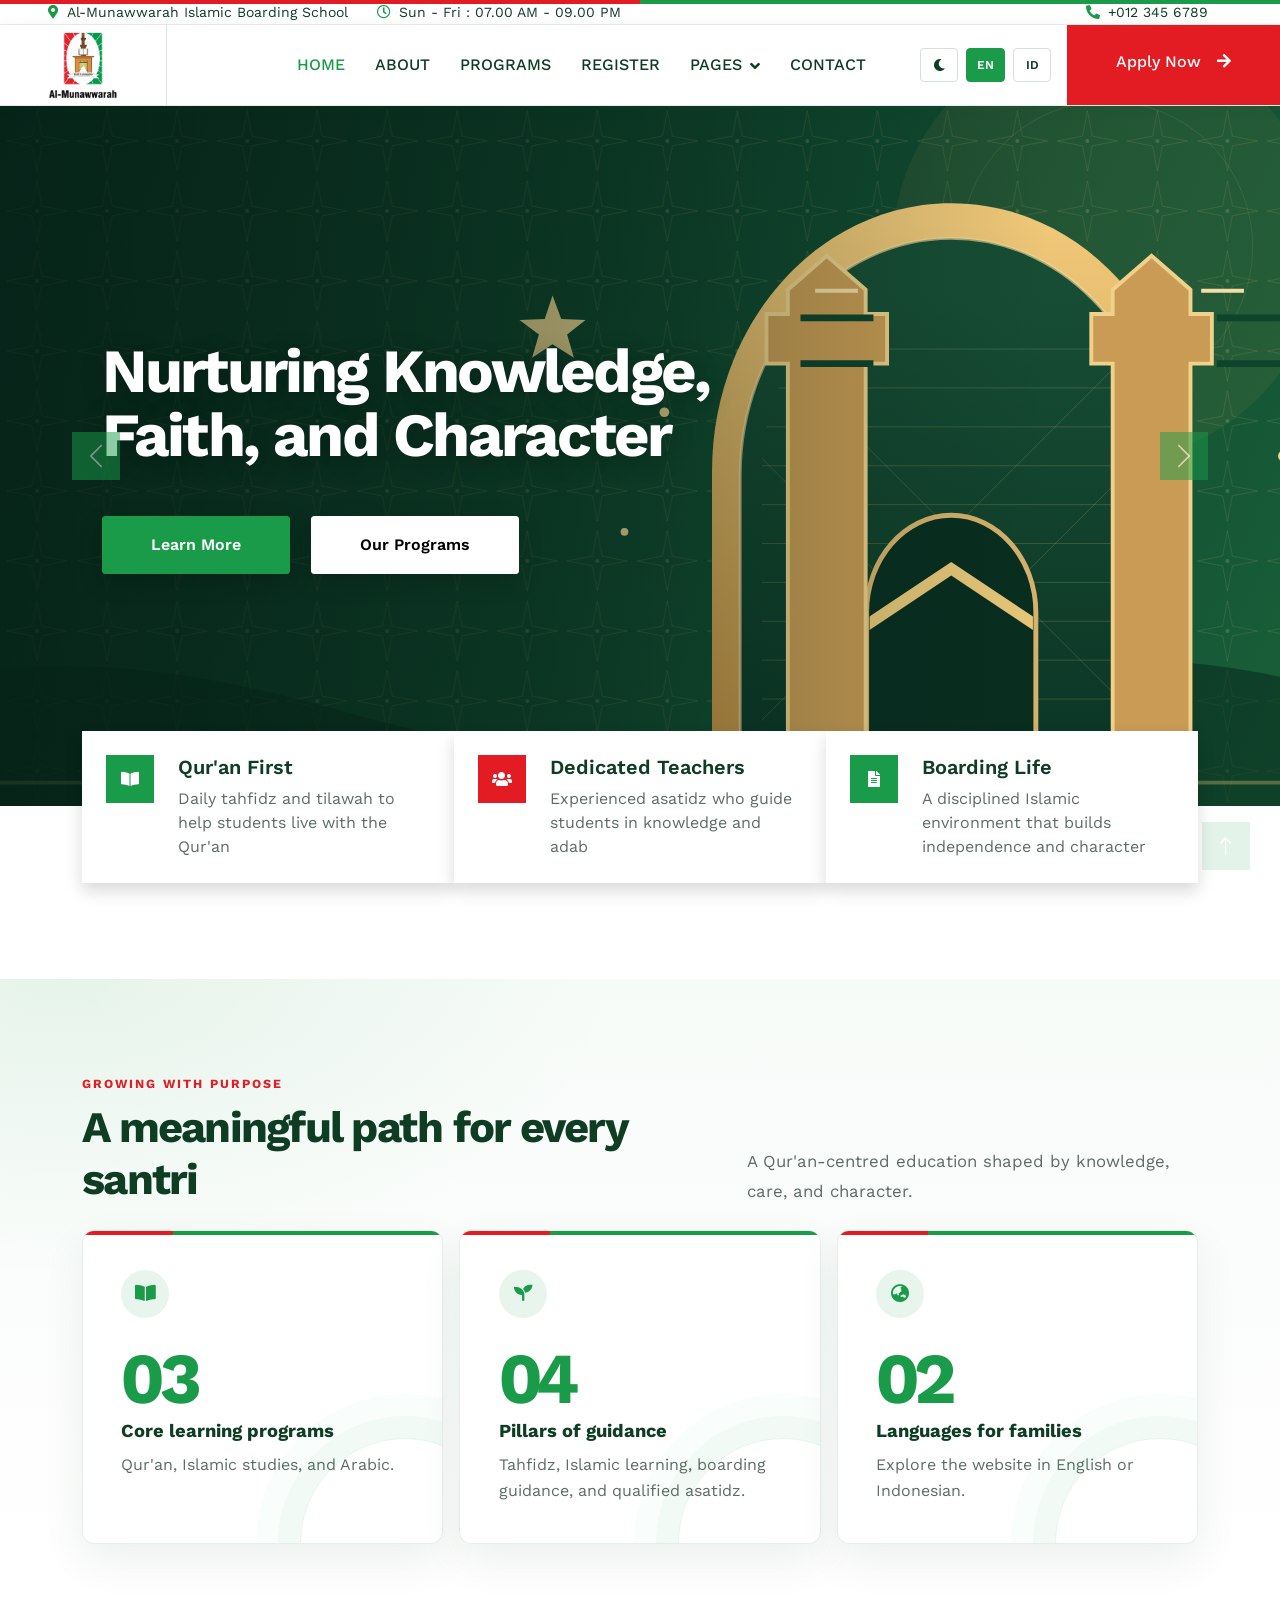
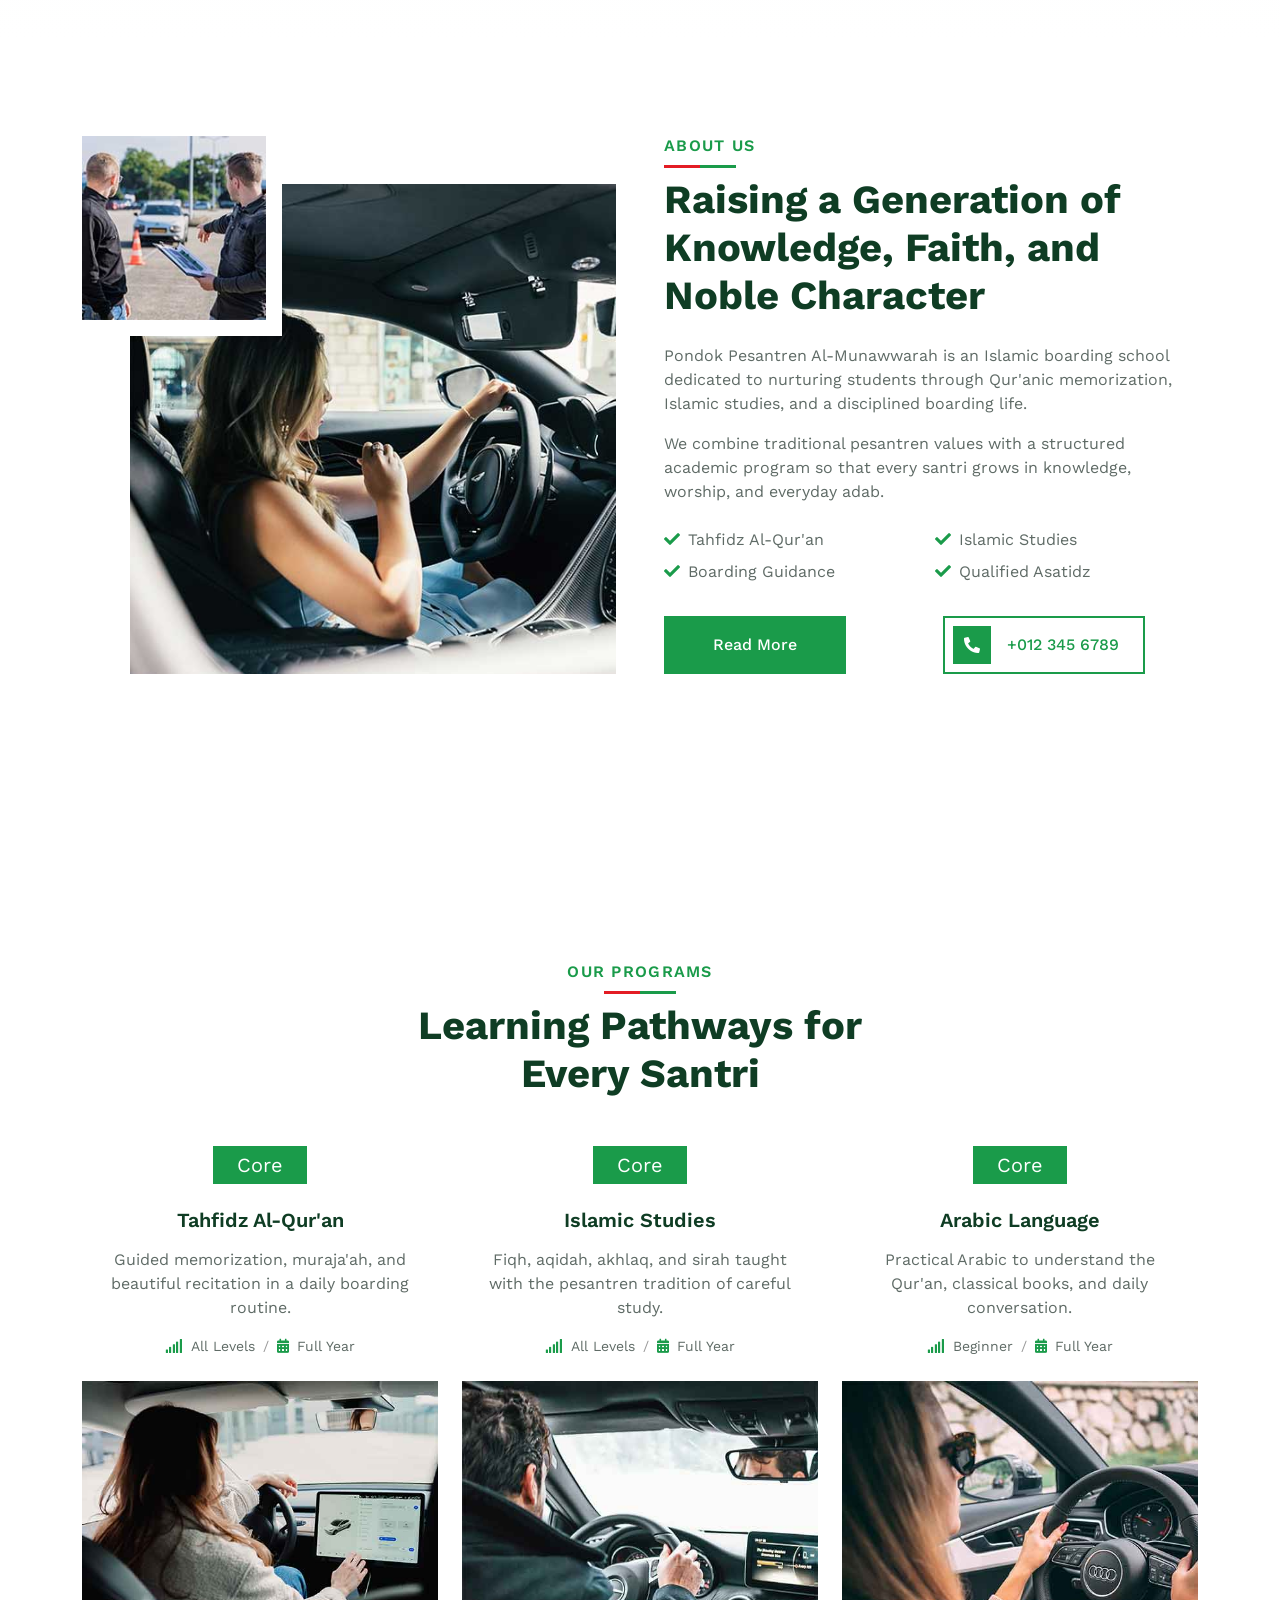
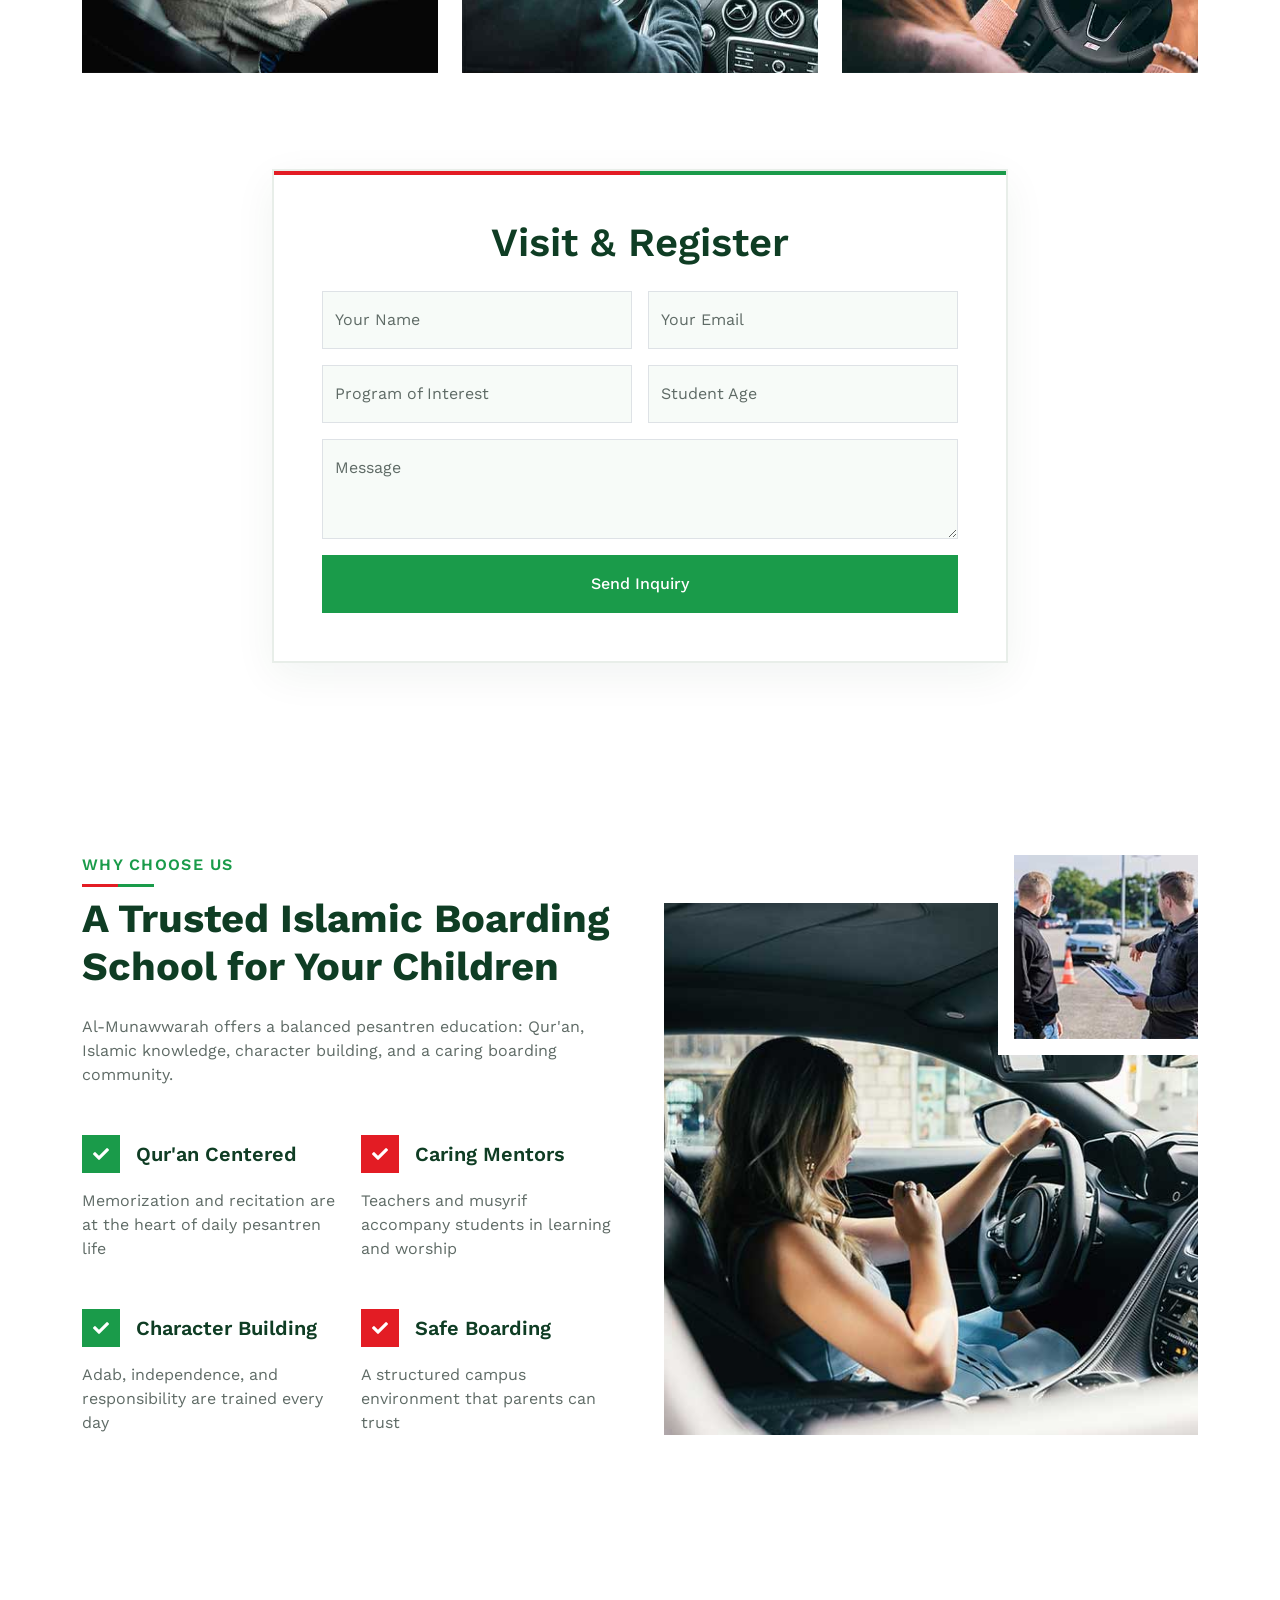
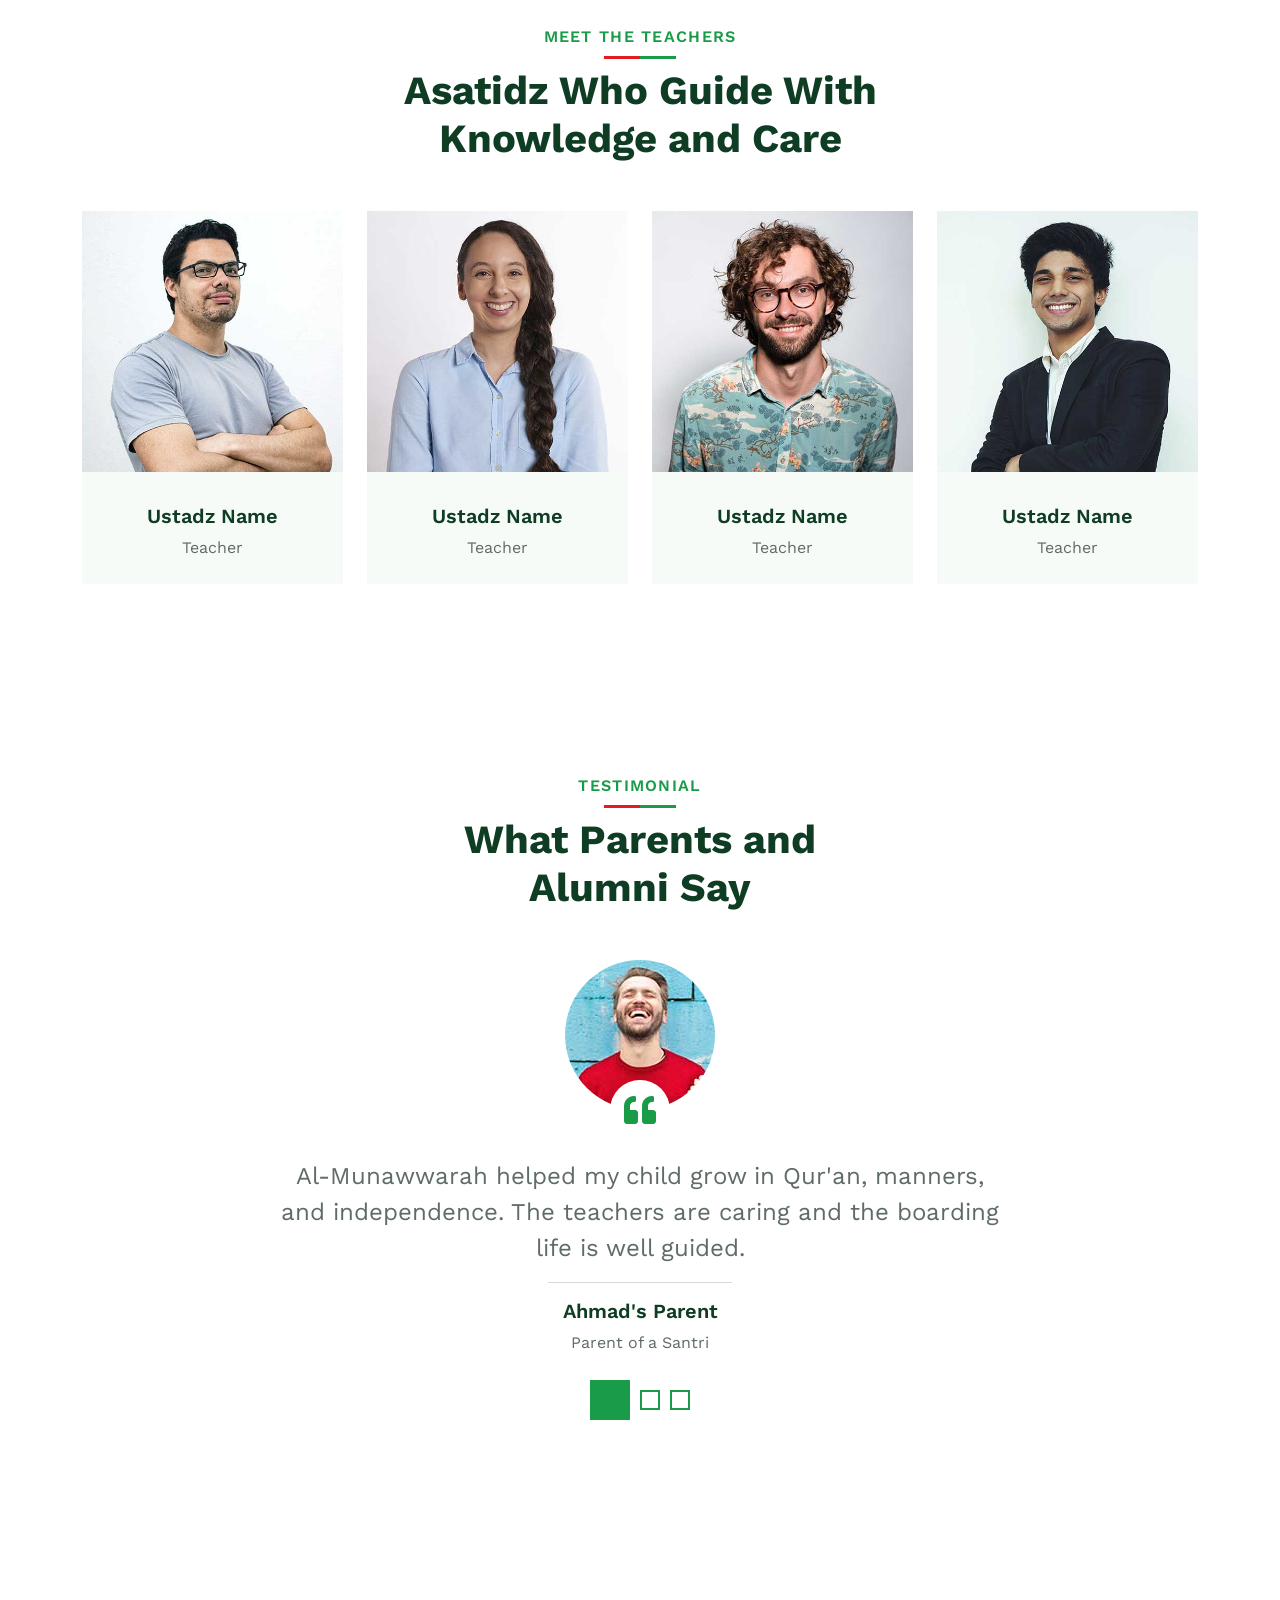
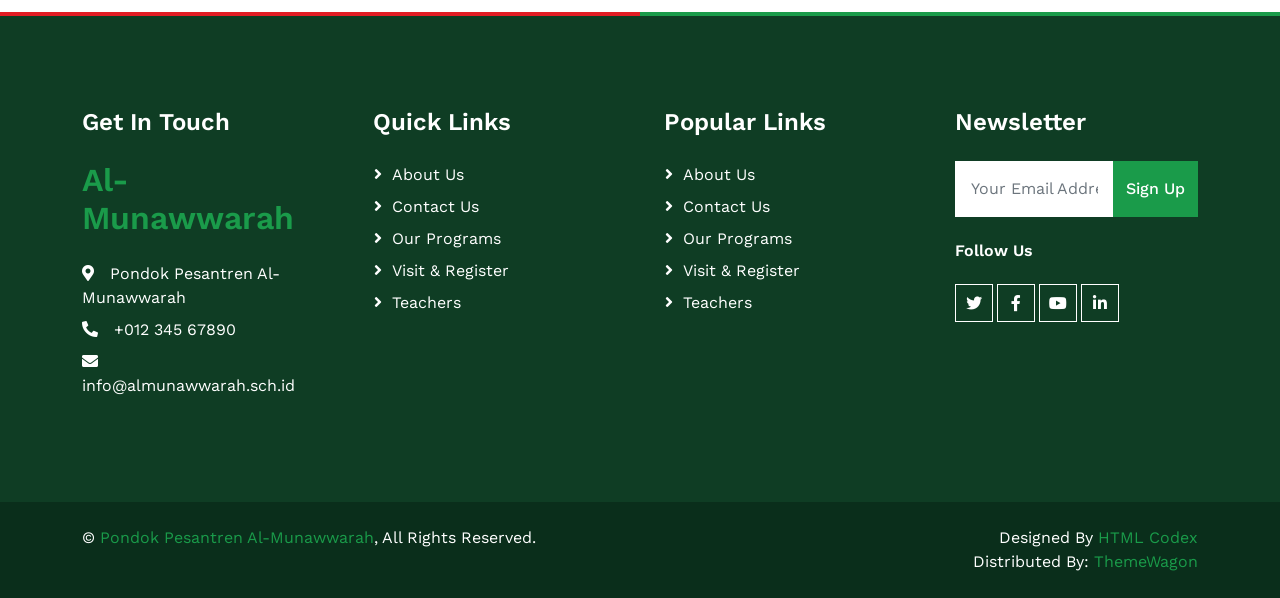
==== index.html @ f25c57a0 "mulai update file" ====
<!DOCTYPE html>
<html lang="en">

<head>
    <meta charset="utf-8">
    <title>Pondok Pesantren Al-Munawwarah</title>
    <meta content="width=device-width, initial-scale=1.0" name="viewport">
    <meta content="Pondok Pesantren Al-Munawwarah" name="keywords">
    <meta content="Islamic boarding school website for Pondok Pesantren Al-Munawwarah" name="description">
    <script>
        (function () {
            var theme = localStorage.getItem("am-theme") === "dark" ? "dark" : "light";
            var lang = localStorage.getItem("am-lang") === "id" ? "id" : "en";
            document.documentElement.setAttribute("data-theme", theme);
            document.documentElement.setAttribute("lang", lang);
        })();
    </script>
    <link href="img/favicon.ico" rel="icon">
    <link rel="preconnect" href="https://fonts.googleapis.com">
    <link rel="preconnect" href="https://fonts.gstatic.com" crossorigin>
    <link href="https://fonts.googleapis.com/css2?family=Work+Sans:wght@400;500;600;700&display=swap" rel="stylesheet">
    <link href="https://cdnjs.cloudflare.com/ajax/libs/font-awesome/5.10.0/css/all.min.css" rel="stylesheet">
    <link href="https://cdn.jsdelivr.net/npm/bootstrap-icons@1.4.1/font/bootstrap-icons.css" rel="stylesheet">
    <link href="lib/animate/animate.min.css" rel="stylesheet">
    <link href="lib/owlcarousel/assets/owl.carousel.min.css" rel="stylesheet">
    <link href="css/bootstrap.min.css" rel="stylesheet">
    <link href="css/style.css" rel="stylesheet">
</head>

<body>
    <div id="spinner" class="show bg-white position-fixed translate-middle w-100 vh-100 top-50 start-50 d-flex align-items-center justify-content-center">
        <div class="spinner-grow text-primary" role="status"></div>
    </div>

    <div class="container-fluid bg-dark text-light p-0">
        <div class="row gx-0 d-none d-lg-flex">
            <div class="col-lg-7 px-5 text-start">
                <div class="h-100 d-inline-flex align-items-center me-4">
                    <small class="fa fa-map-marker-alt text-primary me-2"></small>
                    <small data-i18n="top.location">Al-Munawwarah Islamic Boarding School</small>
                </div>
                <div class="h-100 d-inline-flex align-items-center">
                    <small class="far fa-clock text-primary me-2"></small>
                    <small data-i18n="top.hours">Sun - Fri : 07.00 AM - 09.00 PM</small>
                </div>
            </div>
            <div class="col-lg-5 px-5 text-end">
                <div class="h-100 d-inline-flex align-items-center me-4">
                    <small class="fa fa-phone-alt text-primary me-2"></small>
                    <small>+012 345 6789</small>
                </div>
                
            </div>
        </div>
    </div>

    <nav class="navbar navbar-expand-lg bg-white navbar-light sticky-top p-0">
        <a href="index.html" class="navbar-brand d-none d-lg-flex align-items-center border-end px-4 px-lg-5">
            <img src="img/logo.jpg" alt="Pondok Pesantren Al-Munawwarah">
        </a>
        <button type="button" class="navbar-brand navbar-toggler d-lg-none d-flex align-items-center" data-bs-toggle="collapse" data-bs-target="#navbarCollapse" aria-controls="navbarCollapse" aria-expanded="false" data-i18n-aria="nav.toggle">
            <img src="img/logo.jpg" alt="Pondok Pesantren Al-Munawwarah">
        </button>
        <div class="site-prefs d-flex d-lg-none align-items-center me-3 ms-auto">
            <button type="button" class="site-pref-btn theme-toggle" data-i18n-aria="theme.toggle" title="Toggle dark mode">
                <i class="fas fa-moon"></i>
            </button>
            <button type="button" class="lang-btn active" data-lang="en">EN</button>
            <button type="button" class="lang-btn" data-lang="id">ID</button>
        </div>
        <div class="collapse navbar-collapse" id="navbarCollapse">
            <div class="navbar-nav ms-auto p-4 p-lg-0">
                <a href="index.html" class="nav-item nav-link active" data-i18n="nav.home">Home</a>
                <a href="about.html" class="nav-item nav-link" data-i18n="nav.about">About</a>
                <a href="courses.html" class="nav-item nav-link" data-i18n="nav.programs">Programs</a>
                <a href="appointment.html" class="nav-item nav-link" data-i18n="nav.register">Registration</a>
                <div class="nav-item dropdown">
                    <a href="#" class="nav-link dropdown-toggle" data-bs-toggle="dropdown" data-i18n="nav.pages">Pages</a>
                    <div class="dropdown-menu bg-light m-0">
                        <a href="feature.html" class="dropdown-item" data-i18n="nav.values">Our Values</a>
                        <a href="team.html" class="dropdown-item" data-i18n="nav.teachers">Teachers</a>
                        <a href="testimonial.html" class="dropdown-item" data-i18n="nav.testimonial">Testimonial</a>
                        <a href="404.html" class="dropdown-item" data-i18n="nav.404">404 Page</a>
                    </div>
                </div>
                <a href="contact.html" class="nav-item nav-link" data-i18n="nav.contact">Contact</a>
            </div>
            <div class="site-prefs d-none d-lg-flex align-items-center px-4 py-3 py-lg-0 pe-lg-3">
                <button type="button" class="site-pref-btn theme-toggle" data-i18n-aria="theme.toggle" title="Toggle dark mode">
                    <i class="fas fa-moon"></i>
                </button>
                <button type="button" class="lang-btn active" data-lang="en">EN</button>
                <button type="button" class="lang-btn" data-lang="id">ID</button>
            </div>
            <a href="appointment.html" class="btn btn-primary py-4 px-lg-5 d-none d-lg-block"><span data-i18n="nav.apply">Apply Now</span><i class="fa fa-arrow-right ms-3"></i></a>
        </div>
    </nav>

    <div class="container-fluid p-0 wow fadeIn" data-wow-delay="0.1s">
        <div id="header-carousel" class="carousel slide" data-bs-ride="carousel">
            <div class="carousel-inner">
                <div class="carousel-item active">
                    <img class="w-100 home-hero-art" src="img/hero-arch.svg" alt="" aria-hidden="true">
                    <div class="carousel-caption">
                        <div class="container">
                            <div class="row justify-content-start">
                                <div class="col-lg-7">
                                    <h1 class="display-2 text-light mb-5 animated slideInDown" data-i18n="hero.title1">Nurturing Knowledge, Faith, and Character</h1>
                                    <a href="about.html" class="btn btn-primary py-sm-3 px-sm-5" data-i18n="hero.learn">Learn More</a>
                                    <a href="courses.html" class="btn btn-light py-sm-3 px-sm-5 ms-3" data-i18n="hero.programs">Our Programs</a>
                                </div>
                            </div>
                        </div>
                    </div>
                </div>
                <div class="carousel-item">
                    <img class="w-100 home-hero-art" src="img/hero-arch.svg" alt="" aria-hidden="true">
                    <div class="carousel-caption">
                        <div class="container">
                            <div class="row justify-content-start">
                                <div class="col-lg-7">
                                    <h1 class="display-2 text-light mb-5 animated slideInDown" data-i18n="hero.title2">A Home for Qur'anic Learning</h1>
                                    <a href="about.html" class="btn btn-primary py-sm-3 px-sm-5" data-i18n="hero.learn">Learn More</a>
                                    <a href="courses.html" class="btn btn-light py-sm-3 px-sm-5 ms-3" data-i18n="hero.programs">Our Programs</a>
                                </div>
                            </div>
                        </div>
                    </div>
                </div>
            </div>
            <button class="carousel-control-prev" type="button" data-bs-target="#header-carousel" data-bs-slide="prev">
                <span class="carousel-control-prev-icon" aria-hidden="true"></span>
                <span class="visually-hidden" data-i18n="hero.prev">Previous</span>
            </button>
            <button class="carousel-control-next" type="button" data-bs-target="#header-carousel" data-bs-slide="next">
                <span class="carousel-control-next-icon" aria-hidden="true"></span>
                <span class="visually-hidden" data-i18n="hero.next">Next</span>
            </button>
        </div>
    </div>

    <div class="container-fluid facts py-5 pt-lg-0">
        <div class="container py-5 pt-lg-0">
            <div class="row gx-0">
                <div class="col-lg-4 wow fadeIn" data-wow-delay="0.1s">
                    <div class="bg-white shadow d-flex align-items-center h-100 p-4" style="min-height: 150px;">
                        <div class="d-flex">
                            <div class="flex-shrink-0 btn-lg-square bg-primary"><i class="fa fa-book-open text-white"></i></div>
                            <div class="ps-4">
                                <h5 data-i18n="facts.quran">Qur'an First</h5>
                                <span data-i18n="facts.quranText">Daily tahfidz and tilawah to help students live with the Qur'an</span>
                            </div>
                        </div>
                    </div>
                </div>
                <div class="col-lg-4 wow fadeIn" data-wow-delay="0.3s">
                    <div class="bg-white shadow d-flex align-items-center h-100 p-4" style="min-height: 150px;">
                        <div class="d-flex">
                            <div class="flex-shrink-0 btn-lg-square bg-primary"><i class="fa fa-users text-white"></i></div>
                            <div class="ps-4">
                                <h5 data-i18n="facts.teachers">Dedicated Teachers</h5>
                                <span data-i18n="facts.teachersText">Experienced asatidz who guide students in knowledge and adab</span>
                            </div>
                        </div>
                    </div>
                </div>
                <div class="col-lg-4 wow fadeIn" data-wow-delay="0.5s">
                    <div class="bg-white shadow d-flex align-items-center h-100 p-4" style="min-height: 150px;">
                        <div class="d-flex">
                            <div class="flex-shrink-0 btn-lg-square bg-primary"><i class="fa fa-file-alt text-white"></i></div>
                            <div class="ps-4">
                                <h5 data-i18n="facts.boarding">Boarding Life</h5>
                                <span data-i18n="facts.boardingText">A disciplined Islamic environment that builds independence and character</span>
                            </div>
                        </div>
                    </div>
                </div>
            </div>
        </div>
    </div>

    <section class="home-metrics py-6" aria-labelledby="home-metrics-title">
        <div class="container">
            <div class="row align-items-end g-4 mb-4">
                <div class="col-lg-7">
                    <p class="home-eyebrow mb-2" data-i18n="metrics.eyebrow">Growing with purpose</p>
                    <h2 id="home-metrics-title" class="home-metrics-title mb-0" data-i18n="metrics.title">A meaningful path for every santri</h2>
                </div>
                <div class="col-lg-5">
                    <p class="home-metrics-intro mb-0" data-i18n="metrics.intro">A Qur'an-centred education shaped by knowledge, care, and character.</p>
                </div>
            </div>
            <div class="row g-3">
                <div class="col-md-4">
                    <article class="home-metric-card">
                        <span class="home-metric-icon"><i class="fas fa-book-open" aria-hidden="true"></i></span>
                        <p class="home-metric-number mb-2" aria-label="3"><span data-count="3" data-pad="2" aria-hidden="true">03</span></p>
                        <h3 class="home-metric-label" data-i18n="metrics.programs">Core learning programs</h3>
                        <p class="home-metric-detail mb-0" data-i18n="metrics.programsDetail">Qur'an, Islamic studies, and Arabic.</p>
                    </article>
                </div>
                <div class="col-md-4">
                    <article class="home-metric-card">
                        <span class="home-metric-icon"><i class="fas fa-seedling" aria-hidden="true"></i></span>
                        <p class="home-metric-number mb-2" aria-label="4"><span data-count="4" data-pad="2" aria-hidden="true">04</span></p>
                        <h3 class="home-metric-label" data-i18n="metrics.pillars">Pillars of guidance</h3>
                        <p class="home-metric-detail mb-0" data-i18n="metrics.pillarsDetail">Tahfidz, Islamic learning, boarding guidance, and qualified asatidz.</p>
                    </article>
                </div>
                <div class="col-md-4">
                    <article class="home-metric-card">
                        <span class="home-metric-icon"><i class="fas fa-globe-asia" aria-hidden="true"></i></span>
                        <p class="home-metric-number mb-2" aria-label="2"><span data-count="2" data-pad="2" aria-hidden="true">02</span></p>
                        <h3 class="home-metric-label" data-i18n="metrics.languages">Languages for families</h3>
                        <p class="home-metric-detail mb-0" data-i18n="metrics.languagesDetail">Explore the website in English or Indonesian.</p>
                    </article>
                </div>
            </div>
        </div>
    </section>

    <div class="container-xxl py-6">
        <div class="container">
            <div class="row g-5">
                <div class="col-lg-6 wow fadeInUp" data-wow-delay="0.1s">
                    <div class="position-relative overflow-hidden ps-5 pt-5 h-100" style="min-height: 400px;">
                        <img class="position-absolute w-100 h-100" src="img/about-1.jpg" alt="" style="object-fit: cover;">
                        <img class="position-absolute top-0 start-0 bg-white pe-3 pb-3" src="img/about-2.jpg" alt="" style="width: 200px; height: 200px;">
                    </div>
                </div>
                <div class="col-lg-6 wow fadeInUp" data-wow-delay="0.5s">
                    <div class="h-100">
                        <h6 class="text-primary text-uppercase mb-2" data-i18n="about.kicker">About Us</h6>
                        <h1 class="display-6 mb-4" data-i18n="about.title">Raising a Generation of Knowledge, Faith, and Noble Character</h1>
                        <p data-i18n="about.p1">Pondok Pesantren Al-Munawwarah is an Islamic boarding school dedicated to nurturing students through Qur'anic memorization, Islamic studies, and a disciplined boarding life.</p>
                        <p class="mb-4" data-i18n="about.p2">We combine traditional pesantren values with a structured academic program so that every santri grows in knowledge, worship, and everyday adab.</p>
                        <div class="row g-2 mb-4 pb-2">
                            <div class="col-sm-6"><i class="fa fa-check text-primary me-2"></i><span data-i18n="about.item1">Tahfidz Al-Qur'an</span></div>
                            <div class="col-sm-6"><i class="fa fa-check text-primary me-2"></i><span data-i18n="about.item2">Islamic Studies</span></div>
                            <div class="col-sm-6"><i class="fa fa-check text-primary me-2"></i><span data-i18n="about.item3">Boarding Guidance</span></div>
                            <div class="col-sm-6"><i class="fa fa-check text-primary me-2"></i><span data-i18n="about.item4">Qualified Asatidz</span></div>
                        </div>
                        <div class="row g-4">
                            <div class="col-sm-6">
                                <a class="btn btn-primary py-3 px-5" href="about.html" data-i18n="about.read">Read More</a>
                            </div>
                            <div class="col-sm-6">
                                <a class="d-inline-flex align-items-center btn btn-outline-primary border-2 p-2" href="tel:+0123456789">
                                    <span class="flex-shrink-0 btn-square bg-primary"><i class="fa fa-phone-alt text-white"></i></span>
                                    <span class="px-3">+012 345 6789</span>
                                </a>
                            </div>
                        </div>
                    </div>
                </div>
            </div>
        </div>
    </div>

    <div class="container-xxl courses my-6 py-6 pb-0">
        <div class="container">
            <div class="text-center mx-auto mb-5 wow fadeInUp" data-wow-delay="0.1s" style="max-width: 500px;">
                <h6 class="text-primary text-uppercase mb-2" data-i18n="programs.kicker">Our Programs</h6>
                <h1 class="display-6 mb-4" data-i18n="programs.title">Learning Pathways for Every Santri</h1>
            </div>

            <div class="row g-4 justify-content-center">
                <div class="col-lg-4 col-md-6 wow fadeInUp" data-wow-delay="0.1s">
                    <div class="courses-item d-flex flex-column bg-white overflow-hidden h-100">
                        <div class="text-center p-4 pt-0">
                            <div class="d-inline-block bg-primary text-white fs-5 py-1 px-4 mb-4" data-i18n="programs.badge">Core</div>
                            <h5 class="mb-3" data-i18n="programs.tahfidz">Tahfidz Al-Qur'an</h5>
                            <p data-i18n="programs.tahfidzText">Guided memorization, muraja'ah, and beautiful recitation in a daily boarding routine.</p>
                            <ol class="breadcrumb justify-content-center mb-0">
                                <li class="breadcrumb-item small"><i class="fa fa-signal text-primary me-2"></i><span data-i18n="programs.levelAll">All Levels</span></li>
                                <li class="breadcrumb-item small"><i class="fa fa-calendar-alt text-primary me-2"></i><span data-i18n="programs.duration">Full Year</span></li>
                            </ol>
                        </div>
                        <div class="position-relative mt-auto">
                            <img class="img-fluid" src="img/courses-1.jpg" alt="">
                            <div class="courses-overlay">
                                <a class="btn btn-outline-primary border-2" href="courses.html" data-i18n="programs.read">Read More</a>
                            </div>
                        </div>
                    </div>
                </div>
                <div class="col-lg-4 col-md-6 wow fadeInUp" data-wow-delay="0.3s">
                    <div class="courses-item d-flex flex-column bg-white overflow-hidden h-100">
                        <div class="text-center p-4 pt-0">
                            <div class="d-inline-block bg-primary text-white fs-5 py-1 px-4 mb-4" data-i18n="programs.badge">Core</div>
                            <h5 class="mb-3" data-i18n="programs.islamic">Islamic Studies</h5>
                            <p data-i18n="programs.islamicText">Fiqh, aqidah, akhlaq, and sirah taught with the pesantren tradition of careful study.</p>
                            <ol class="breadcrumb justify-content-center mb-0">
                                <li class="breadcrumb-item small"><i class="fa fa-signal text-primary me-2"></i><span data-i18n="programs.levelAll">All Levels</span></li>
                                <li class="breadcrumb-item small"><i class="fa fa-calendar-alt text-primary me-2"></i><span data-i18n="programs.duration">Full Year</span></li>
                            </ol>
                        </div>
                        <div class="position-relative mt-auto">
                            <img class="img-fluid" src="img/courses-2.jpg" alt="">
                            <div class="courses-overlay">
                                <a class="btn btn-outline-primary border-2" href="courses.html" data-i18n="programs.read">Read More</a>
                            </div>
                        </div>
                    </div>
                </div>
                <div class="col-lg-4 col-md-6 wow fadeInUp" data-wow-delay="0.5s">
                    <div class="courses-item d-flex flex-column bg-white overflow-hidden h-100">
                        <div class="text-center p-4 pt-0">
                            <div class="d-inline-block bg-primary text-white fs-5 py-1 px-4 mb-4" data-i18n="programs.badge">Core</div>
                            <h5 class="mb-3" data-i18n="programs.arabic">Arabic Language</h5>
                            <p data-i18n="programs.arabicText">Practical Arabic to understand the Qur'an, classical books, and daily conversation.</p>
                            <ol class="breadcrumb justify-content-center mb-0">
                                <li class="breadcrumb-item small"><i class="fa fa-signal text-primary me-2"></i><span data-i18n="programs.levelBeginner">Beginner</span></li>
                                <li class="breadcrumb-item small"><i class="fa fa-calendar-alt text-primary me-2"></i><span data-i18n="programs.duration">Full Year</span></li>
                            </ol>
                        </div>
                        <div class="position-relative mt-auto">
                            <img class="img-fluid" src="img/courses-3.jpg" alt="">
                            <div class="courses-overlay">
                                <a class="btn btn-outline-primary border-2" href="courses.html" data-i18n="programs.read">Read More</a>
                            </div>
                        </div>
                    </div>
                </div>

                <div class="col-lg-8 my-6 mb-0 wow fadeInUp" data-wow-delay="0.1s">
                    <div class="bg-white text-center p-5 border appointment-box">
                        <h1 class="mb-4" data-i18n="form.visit">Visit & Register</h1>
                        <form>
                            <div class="row g-3">
                                <div class="col-sm-6">
                                    <div class="form-floating">
                                        <input type="text" class="form-control bg-light border" id="gname" placeholder="Your Name">
                                        <label for="gname" data-i18n="form.name">Your Name</label>
                                    </div>
                                </div>
                                <div class="col-sm-6">
                                    <div class="form-floating">
                                        <input type="email" class="form-control bg-light border" id="gmail" placeholder="Your Email">
                                        <label for="gmail" data-i18n="form.email">Your Email</label>
                                    </div>
                                </div>
                                <div class="col-sm-6">
                                    <div class="form-floating">
                                        <input type="text" class="form-control bg-light border" id="cname" placeholder="Program">
                                        <label for="cname" data-i18n="form.program">Program of Interest</label>
                                    </div>
                                </div>
                                <div class="col-sm-6">
                                    <div class="form-floating">
                                        <input type="text" class="form-control bg-light border" id="cage" placeholder="Student Age">
                                        <label for="cage" data-i18n="form.age">Student Age</label>
                                    </div>
                                </div>
                                <div class="col-12">
                                    <div class="form-floating">
                                        <textarea class="form-control bg-light border" placeholder="Message" id="message" style="height: 100px"></textarea>
                                        <label for="message" data-i18n="form.message">Message</label>
                                    </div>
                                </div>
                                <div class="col-12">
                                    <button class="btn btn-primary w-100 py-3" type="submit" data-i18n="form.send">Send Inquiry</button>
                                </div>
                            </div>
                        </form>
                    </div>
                </div>
            </div>
        </div>
    </div>

    <div class="container-xxl py-6">
        <div class="container">
            <div class="row g-5">
                <div class="col-lg-6 wow fadeInUp" data-wow-delay="0.1s">
                    <h6 class="text-primary text-uppercase mb-2" data-i18n="why.kicker">Why Choose Us</h6>
                    <h1 class="display-6 mb-4" data-i18n="why.title">A Trusted Islamic Boarding School for Your Children</h1>
                    <p class="mb-5" data-i18n="why.text">Al-Munawwarah offers a balanced pesantren education: Qur'an, Islamic knowledge, character building, and a caring boarding community.</p>
                    <div class="row gy-5 gx-4">
                        <div class="col-sm-6 wow fadeIn" data-wow-delay="0.1s">
                            <div class="d-flex align-items-center mb-3">
                                <div class="flex-shrink-0 btn-square bg-primary me-3"><i class="fa fa-check text-white"></i></div>
                                <h5 class="mb-0" data-i18n="why.item1">Qur'an Centered</h5>
                            </div>
                            <span data-i18n="why.item1Text">Memorization and recitation are at the heart of daily pesantren life</span>
                        </div>
                        <div class="col-sm-6 wow fadeIn" data-wow-delay="0.2s">
                            <div class="d-flex align-items-center mb-3">
                                <div class="flex-shrink-0 btn-square bg-primary me-3"><i class="fa fa-check text-white"></i></div>
                                <h5 class="mb-0" data-i18n="why.item2">Caring Mentors</h5>
                            </div>
                            <span data-i18n="why.item2Text">Teachers and musyrif accompany students in learning and worship</span>
                        </div>
                        <div class="col-sm-6 wow fadeIn" data-wow-delay="0.3s">
                            <div class="d-flex align-items-center mb-3">
                                <div class="flex-shrink-0 btn-square bg-primary me-3"><i class="fa fa-check text-white"></i></div>
                                <h5 class="mb-0" data-i18n="why.item3">Character Building</h5>
                            </div>
                            <span data-i18n="why.item3Text">Adab, independence, and responsibility are trained every day</span>
                        </div>
                        <div class="col-sm-6 wow fadeIn" data-wow-delay="0.4s">
                            <div class="d-flex align-items-center mb-3">
                                <div class="flex-shrink-0 btn-square bg-primary me-3"><i class="fa fa-check text-white"></i></div>
                                <h5 class="mb-0" data-i18n="why.item4">Safe Boarding</h5>
                            </div>
                            <span data-i18n="why.item4Text">A structured campus environment that parents can trust</span>
                        </div>
                    </div>
                </div>
                <div class="col-lg-6 wow fadeInUp" data-wow-delay="0.5s">
                    <div class="position-relative overflow-hidden pe-5 pt-5 h-100" style="min-height: 400px;">
                        <img class="position-absolute w-100 h-100" src="img/about-1.jpg" alt="" style="object-fit: cover;">
                        <img class="position-absolute top-0 end-0 bg-white ps-3 pb-3" src="img/about-2.jpg" alt="" style="width: 200px; height: 200px">
                    </div>
                </div>
            </div>
        </div>
    </div>

    <div class="container-xxl py-6">
        <div class="container">
            <div class="text-center mx-auto mb-5 wow fadeInUp" data-wow-delay="0.1s" style="max-width: 500px;">
                <h6 class="text-primary text-uppercase mb-2" data-i18n="team.kicker">Meet The Teachers</h6>
                <h1 class="display-6 mb-4" data-i18n="team.title">Asatidz Who Guide With Knowledge and Care</h1>
            </div>

            <div class="row g-0 team-items">

                <div class="col-lg-3 col-md-6 wow fadeInUp" data-wow-delay="0.1s">
                    <div class="team-item position-relative">
                        <div class="position-relative">
                            <img class="img-fluid" src="img/team-1.jpg" alt="">
                            <div class="team-social text-center">
                                <a class="btn btn-square btn-outline-primary border-2 m-1" href=""><i class="fab fa-facebook-f"></i></a>
                                <a class="btn btn-square btn-outline-primary border-2 m-1" href=""><i class="fab fa-twitter"></i></a>
                                <a class="btn btn-square btn-outline-primary border-2 m-1" href=""><i class="fab fa-instagram"></i></a>
                            </div>
                        </div>
                        <div class="bg-light text-center p-4">
                            <h5 class="mt-2" data-i18n="team.name">Ustadz Name</h5>
                            <span data-i18n="team.role">Teacher</span>
                        </div>
                    </div>
                </div>

                <div class="col-lg-3 col-md-6 wow fadeInUp" data-wow-delay="0.3s">
                    <div class="team-item position-relative">
                        <div class="position-relative">
                            <img class="img-fluid" src="img/team-2.jpg" alt="">
                            <div class="team-social text-center">
                                <a class="btn btn-square btn-outline-primary border-2 m-1" href=""><i class="fab fa-facebook-f"></i></a>
                                <a class="btn btn-square btn-outline-primary border-2 m-1" href=""><i class="fab fa-twitter"></i></a>
                                <a class="btn btn-square btn-outline-primary border-2 m-1" href=""><i class="fab fa-instagram"></i></a>
                            </div>
                        </div>
                        <div class="bg-light text-center p-4">
                            <h5 class="mt-2" data-i18n="team.name">Ustadz Name</h5>
                            <span data-i18n="team.role">Teacher</span>
                        </div>
                    </div>
                </div>

                <div class="col-lg-3 col-md-6 wow fadeInUp" data-wow-delay="0.5s">
                    <div class="team-item position-relative">
                        <div class="position-relative">
                            <img class="img-fluid" src="img/team-3.jpg" alt="">
                            <div class="team-social text-center">
                                <a class="btn btn-square btn-outline-primary border-2 m-1" href=""><i class="fab fa-facebook-f"></i></a>
                                <a class="btn btn-square btn-outline-primary border-2 m-1" href=""><i class="fab fa-twitter"></i></a>
                                <a class="btn btn-square btn-outline-primary border-2 m-1" href=""><i class="fab fa-instagram"></i></a>
                            </div>
                        </div>
                        <div class="bg-light text-center p-4">
                            <h5 class="mt-2" data-i18n="team.name">Ustadz Name</h5>
                            <span data-i18n="team.role">Teacher</span>
                        </div>
                    </div>
                </div>

                <div class="col-lg-3 col-md-6 wow fadeInUp" data-wow-delay="0.7s">
                    <div class="team-item position-relative">
                        <div class="position-relative">
                            <img class="img-fluid" src="img/team-4.jpg" alt="">
                            <div class="team-social text-center">
                                <a class="btn btn-square btn-outline-primary border-2 m-1" href=""><i class="fab fa-facebook-f"></i></a>
                                <a class="btn btn-square btn-outline-primary border-2 m-1" href=""><i class="fab fa-twitter"></i></a>
                                <a class="btn btn-square btn-outline-primary border-2 m-1" href=""><i class="fab fa-instagram"></i></a>
                            </div>
                        </div>
                        <div class="bg-light text-center p-4">
                            <h5 class="mt-2" data-i18n="team.name">Ustadz Name</h5>
                            <span data-i18n="team.role">Teacher</span>
                        </div>
                    </div>
                </div>

            </div>

        </div>
    </div>

    <div class="container-xxl py-6">
        <div class="container">
            <div class="text-center mx-auto mb-5 wow fadeInUp" data-wow-delay="0.1s" style="max-width: 500px;">
                <h6 class="text-primary text-uppercase mb-2" data-i18n="testi.kicker">Testimonial</h6>
                <h1 class="display-6 mb-4" data-i18n="testi.title">What Parents and Alumni Say</h1>
            </div>
            <div class="row justify-content-center">
                <div class="col-lg-8 wow fadeInUp" data-wow-delay="0.1s">
                    <div class="owl-carousel testimonial-carousel">
                        <div class="testimonial-item text-center">
                            <div class="position-relative mb-5">
                                <img class="img-fluid rounded-circle mx-auto" src="img/testimonial-1.jpg" alt="">
                                <div class="position-absolute top-100 start-50 translate-middle d-flex align-items-center justify-content-center bg-white rounded-circle" style="width: 60px; height: 60px;">
                                    <i class="fa fa-quote-left fa-2x text-primary"></i>
                                </div>
                            </div>
                            <p class="fs-4" data-i18n="testi.q1">Al-Munawwarah helped my child grow in Qur'an, manners, and independence. The teachers are caring and the boarding life is well guided.</p>
                            <hr class="w-25 mx-auto">
                            <h5 data-i18n="testi.n1">Ahmad's Parent</h5>
                            <span data-i18n="testi.r1">Parent of a Santri</span>
                        </div>
                        <div class="testimonial-item text-center">
                            <div class="position-relative mb-5">
                                <img class="img-fluid rounded-circle mx-auto" src="img/testimonial-2.jpg" alt="">
                                <div class="position-absolute top-100 start-50 translate-middle d-flex align-items-center justify-content-center bg-white rounded-circle" style="width: 60px; height: 60px;">
                                    <i class="fa fa-quote-left fa-2x text-primary"></i>
                                </div>
                            </div>
                            <p class="fs-4" data-i18n="testi.q2">The tahfidz program is consistent and the asatidz are patient. My daughter became more confident in her recitation and daily worship.</p>
                            <hr class="w-25 mx-auto">
                            <h5 data-i18n="testi.n2">Fatimah's Parent</h5>
                            <span data-i18n="testi.r2">Parent of a Santriwati</span>
                        </div>
                        <div class="testimonial-item text-center">
                            <div class="position-relative mb-5">
                                <img class="img-fluid rounded-circle mx-auto" src="img/testimonial-3.jpg" alt="">
                                <div class="position-absolute top-100 start-50 translate-middle d-flex align-items-center justify-content-center bg-white rounded-circle" style="width: 60px; height: 60px;">
                                    <i class="fa fa-quote-left fa-2x text-primary"></i>
                                </div>
                            </div>
                            <p class="fs-4" data-i18n="testi.q3">Living at the pondok taught me discipline, friendship, and love for knowledge. I am grateful for the guidance I received here.</p>
                            <hr class="w-25 mx-auto">
                            <h5 data-i18n="testi.n3">Alumni Santri</h5>
                            <span data-i18n="testi.r3">Graduate</span>
                        </div>
                    </div>
                </div>
            </div>
        </div>
    </div>

    <div class="container-fluid bg-dark text-light footer my-6 mb-0 py-6 wow fadeIn" data-wow-delay="0.1s">
        <div class="container">
            <div class="row g-5">
                <div class="col-lg-3 col-md-6">
                    <h4 class="text-white mb-4" data-i18n="footer.touch">Get In Touch</h4>
                    <h2 class="text-primary mb-4">Al-Munawwarah</h2>
                    <p class="mb-2"><i class="fa fa-map-marker-alt me-3"></i>Pondok Pesantren Al-Munawwarah</p>
                    <p class="mb-2"><i class="fa fa-phone-alt me-3"></i>+012 345 67890</p>
                    <p class="mb-2"><i class="fa fa-envelope me-3"></i>info@almunawwarah.sch.id</p>
                </div>
                <div class="col-lg-3 col-md-6">
                    <h4 class="text-light mb-4" data-i18n="footer.quick">Quick Links</h4>
                    <a class="btn btn-link" href="about.html" data-i18n="footer.about">About Us</a>
                    <a class="btn btn-link" href="contact.html" data-i18n="footer.contact">Contact Us</a>
                    <a class="btn btn-link" href="courses.html" data-i18n="footer.programs">Our Programs</a>
                    <a class="btn btn-link" href="appointment.html" data-i18n="footer.register">Visit & Register</a>
                    <a class="btn btn-link" href="team.html" data-i18n="footer.teachers">Teachers</a>
                </div>
                <div class="col-lg-3 col-md-6">
                    <h4 class="text-light mb-4" data-i18n="footer.popular">Popular Links</h4>
                    <a class="btn btn-link" href="about.html" data-i18n="footer.about">About Us</a>
                    <a class="btn btn-link" href="contact.html" data-i18n="footer.contact">Contact Us</a>
                    <a class="btn btn-link" href="courses.html" data-i18n="footer.programs">Our Programs</a>
                    <a class="btn btn-link" href="appointment.html" data-i18n="footer.register">Visit & Register</a>
                    <a class="btn btn-link" href="team.html" data-i18n="footer.teachers">Teachers</a>
                </div>
                <div class="col-lg-3 col-md-6">
                    <h4 class="text-light mb-4" data-i18n="footer.news">Newsletter</h4>
                    <form action="">
                        <div class="input-group">
                            <input type="text" class="form-control p-3 border-0" data-i18n-placeholder="footer.emailPh" placeholder="Your Email Address">
                            <button class="btn btn-primary" data-i18n="footer.signup">Sign Up</button>
                        </div>
                    </form>
                    <h6 class="text-white mt-4 mb-3" data-i18n="footer.follow">Follow Us</h6>
                    <div class="d-flex pt-2">
                        <a class="btn btn-square btn-outline-light me-1" href=""><i class="fab fa-twitter"></i></a>
                        <a class="btn btn-square btn-outline-light me-1" href=""><i class="fab fa-facebook-f"></i></a>
                        <a class="btn btn-square btn-outline-light me-1" href=""><i class="fab fa-youtube"></i></a>
                        <a class="btn btn-square btn-outline-light me-0" href=""><i class="fab fa-linkedin-in"></i></a>
                    </div>
                </div>
            </div>
        </div>
    </div>

    <div class="container-fluid copyright text-light py-4 wow fadeIn" data-wow-delay="0.1s">
        <div class="container">
            <div class="row">
                <div class="col-md-6 text-center text-md-start mb-3 mb-md-0">
                    &copy; <a href="index.html">Pondok Pesantren Al-Munawwarah</a><span data-i18n="copy.rights">, All Rights Reserved.</span>
                </div>
                <div class="col-md-6 text-center text-md-end">
                    Designed By <a href="https://htmlcodex.com">HTML Codex</a>
                    <br>Distributed By: <a href="https://themewagon.com" target="_blank">ThemeWagon</a>
                </div>
            </div>
        </div>
    </div>

    <a href="#" class="btn btn-lg btn-primary btn-lg-square back-to-top"><i class="bi bi-arrow-up"></i></a>

    <script src="https://code.jquery.com/jquery-3.4.1.min.js"></script>
    <script src="https://cdn.jsdelivr.net/npm/bootstrap@5.0.0/dist/js/bootstrap.bundle.min.js"></script>
    <script src="lib/wow/wow.min.js"></script>
    <script src="lib/easing/easing.min.js"></script>
    <script src="lib/waypoints/waypoints.min.js"></script>
    <script src="lib/owlcarousel/owl.carousel.min.js"></script>
    <script src="js/main.js"></script>
    <script src="js/site.js"></script>
    <script src="js/homepage.js"></script>
</body>

</html>
---- css/style.css ----
/********** Template CSS **********/
:root {
    --primary: #1A9B4A;
    --accent: #E31C24;
    --secondary: #5F6B66;
    --light: #FFFFFF;
    --soft: #F7FBF8;
    --dark: #0F3D24;
    --bs-primary: #1A9B4A;
    --bs-secondary: #5F6B66;
    --bs-light: #FFFFFF;
    --bs-dark: #0F3D24;
}

body {
    background-color: #FFFFFF;
    color: var(--secondary);
}

.bg-accent {
    background-color: var(--accent) !important;
}

.text-accent {
    color: var(--accent) !important;
}

.btn.btn-accent {
    color: #FFFFFF;
    background-color: var(--accent);
    border-color: var(--accent);
}

.btn.btn-accent:hover {
    color: #FFFFFF;
    background-color: #c41820;
    border-color: #c41820;
}

.py-6 {
    padding-top: 6rem;
    padding-bottom: 6rem;
}

.my-6 {
    margin-top: 6rem;
    margin-bottom: 6rem;
}

.back-to-top {
    position: fixed;
    display: none;
    right: 30px;
    bottom: 30px;
    z-index: 99;
}


/*** Spinner ***/
#spinner {
    opacity: 0;
    visibility: hidden;
    transition: opacity .5s ease-out, visibility 0s linear .5s;
    z-index: 99999;
}

#spinner.show {
    transition: opacity .5s ease-out, visibility 0s linear 0s;
    visibility: visible;
    opacity: 1;
}


/*** Button ***/
.btn {
    font-weight: 500;
    transition: .5s;
}

.btn.btn-primary,
.btn.btn-outline-primary:hover {
    color: #FFFFFF;
}

.btn-square {
    width: 38px;
    height: 38px;
}

.btn-sm-square {
    width: 32px;
    height: 32px;
}

.btn-lg-square {
    width: 48px;
    height: 48px;
}

.btn-square,
.btn-sm-square,
.btn-lg-square {
    padding: 0;
    display: flex;
    align-items: center;
    justify-content: center;
    font-weight: normal;
}


/*** Navbar ***/
.container-fluid.bg-dark.text-light.p-0:not(.footer) {
    background: #FFFFFF !important;
    color: var(--dark) !important;
    border-bottom: 1px solid #E8EEE9;
    position: relative;
}

.container-fluid.bg-dark.text-light.p-0:not(.footer)::before {
    content: "";
    position: absolute;
    top: 0;
    left: 0;
    right: 0;
    height: 4px;
    background: linear-gradient(90deg, var(--accent) 0 50%, var(--primary) 50% 100%);
}

.container-fluid.bg-dark.text-light.p-0:not(.footer) .btn-link {
    color: var(--dark);
}

.navbar.sticky-top {
    top: -100px;
    transition: .5s;
    box-shadow: 0 2px 16px rgba(15, 61, 36, .06);
    border-bottom: 1px solid #E8EEE9;
}

.navbar .btn.btn-primary {
    background-color: var(--accent);
    border-color: var(--accent);
}

.navbar .navbar-brand,
.navbar a.btn {
    height: 80px
}

.navbar .navbar-nav .nav-link {
    margin-right: 30px;
    padding: 25px 0;
    color: var(--dark);
    font-weight: 500;
    text-transform: uppercase;
    outline: none;
}

.navbar .navbar-nav .nav-link:hover,
.navbar .navbar-nav .nav-link.active {
    color: var(--primary);
}

.navbar .dropdown-toggle::after {
    border: none;
    content: "\f107";
    font-family: "Font Awesome 5 Free";
    font-weight: 900;
    vertical-align: middle;
    margin-left: 8px;
}

@media (max-width: 991.98px) {
    .navbar .navbar-nav .nav-link  {
        margin-right: 0;
        padding: 10px 0;
    }

    .navbar .navbar-nav {
        border-top: 1px solid #EEEEEE;
    }
}

@media (min-width: 992px) {
    .navbar .nav-item .dropdown-menu {
        display: block;
        border: none;
        margin-top: 0;
        top: 150%;
        opacity: 0;
        visibility: hidden;
        transition: .5s;
    }

    .navbar .nav-item:hover .dropdown-menu {
        top: 100%;
        visibility: visible;
        transition: .5s;
        opacity: 1;
    }
}


/*** Header ***/
.navbar-brand img,
.navbar-toggler img {
    height: 70px;
    width: auto;
    display: block;
}

.navbar .navbar-toggler.navbar-brand {
    border: 0;
    padding: 0.5rem 1.5rem;
    box-shadow: none;
}

.navbar .navbar-toggler.navbar-brand:focus {
    box-shadow: none;
}

.carousel-caption {
    top: 0;
    left: 0;
    right: 0;
    bottom: 0;
    display: flex;
    align-items: center;
    justify-content: center;
    text-align: center;
    background: rgba(15, 61, 36, .32);
    z-index: 1;
}

.carousel-caption h1 {
    text-shadow: 0 2px 18px rgba(0, 0, 0, .45);
}

.carousel-control-prev,
.carousel-control-next {
    width: 15%;
}

.carousel-control-prev-icon,
.carousel-control-next-icon {
    width: 3rem;
    height: 3rem;
    background-color: var(--primary);
    border: 10px solid var(--primary);
}

@media (max-width: 768px) {
    #header-carousel .carousel-item {
        position: relative;
        min-height: 450px;
    }
    
    #header-carousel .carousel-item img {
        position: absolute;
        width: 100%;
        height: 100%;
        object-fit: cover;
    }
}

.page-header {
    background: linear-gradient(rgba(15, 61, 36, .32), rgba(227, 28, 36, .16)), url(../img/carousel-1.jpg) center center no-repeat;
    background-size: cover;
}

h6.text-primary.text-uppercase {
    letter-spacing: .08em;
}

h6.text-primary.text-uppercase::after {
    content: "";
    display: block;
    width: 72px;
    height: 3px;
    margin-top: 10px;
    background: linear-gradient(90deg, var(--accent) 50%, var(--primary) 50%);
}

.text-center h6.text-primary.text-uppercase::after {
    margin-left: auto;
    margin-right: auto;
}

.facts .col-lg-4:nth-child(2) .btn-lg-square {
    background-color: var(--accent) !important;
}

.row.gy-5 .col-sm-6:nth-child(even) .btn-square {
    background-color: var(--accent) !important;
}

.breadcrumb-item+.breadcrumb-item::before {
    color: #999999;
}


/*** Facts ***/
@media (min-width: 991.98px) {
    .facts {
        position: relative;
        margin-top: -75px;
        z-index: 1;
    }
}


/*** Courses ***/
.appointment-box {
    border: 2px solid #E8EEE9 !important;
    box-shadow: 0 12px 40px rgba(15, 61, 36, .06);
    position: relative;
}

.appointment-box::before {
    content: "";
    position: absolute;
    top: 0;
    left: 0;
    right: 0;
    height: 4px;
    background: linear-gradient(90deg, var(--accent) 0 50%, var(--primary) 50% 100%);
}

.bg-light {
    background-color: #F7FBF8 !important;
}

.courses {
    min-height: 100vh;
    background: linear-gradient(rgba(255, 255, 255, .96), rgba(255, 255, 255, .96)), url(../img/carousel-1.jpg) center center no-repeat;
    background-attachment: fixed;
    background-size: cover;
}

.courses-item .courses-overlay {
    position: absolute;
    width: 100%;
    height: 0;
    top: 0;
    left: 0;
    display: flex;
    align-items: center;
    justify-content: center;
    background: rgba(0, 0, 0, .5);
    overflow: hidden;
    opacity: 0;
    transition: .5s;
}

.courses-item:hover .courses-overlay {
    height: 100%;
    opacity: 1;
}


/*** Team ***/
.team-items {
    margin: -.75rem;
}

.team-item {
    padding: .75rem;
}

.team-item::after {
    position: absolute;
    content: "";
    width: 100%;
    height: 0;
    top: 0;
    left: 0;
    background: #FFFFFF;
    transition: .5s;
    z-index: -1;
}

.team-item:hover::after {
    height: 100%;
    background: var(--primary);
}

.team-item .team-social {
    position: absolute;
    width: 100%;
    height: 0;
    top: 0;
    left: 0;
    display: flex;
    align-items: center;
    justify-content: center;
    background: rgba(0, 0, 0, .75);
    overflow: hidden;
    opacity: 0;
    transition: .5s;
}

.team-item:hover .team-social {
    height: 100%;
    opacity: 1;
}


/*** Testimonial ***/
.testimonial-carousel .owl-dots {
    height: 40px;
    margin-top: 25px;
    display: flex;
    align-items: center;
    justify-content: center;
}

.testimonial-carousel .owl-dot {
    position: relative;
    display: inline-block;
    margin: 0 5px;
    width: 20px;
    height: 20px;
    background: transparent;
    border: 2px solid var(--primary);
    transition: .5s;
}

.testimonial-carousel .owl-dot.active {
    width: 40px;
    height: 40px;
    background: var(--primary);
}

.testimonial-carousel .owl-item img {
    width: 150px;
    height: 150px;
}


/*** Footer ***/
.footer .btn.btn-link {
    display: block;
    margin-bottom: 5px;
    padding: 0;
    text-align: left;
    color: var(--light);
    font-weight: normal;
    text-transform: capitalize;
    transition: .3s;
}

.footer .btn.btn-link::before {
    position: relative;
    content: "\f105";
    font-family: "Font Awesome 5 Free";
    font-weight: 900;
    color: var(--light);
    margin-right: 10px;
}

.footer .btn.btn-link:hover {
    color: var(--primary);
    letter-spacing: 1px;
    box-shadow: none;
}

.footer {
    position: relative;
}

.footer::before {
    content: "";
    position: absolute;
    top: 0;
    left: 0;
    right: 0;
    height: 4px;
    background: linear-gradient(90deg, var(--accent) 0 50%, var(--primary) 50% 100%);
}

.copyright {
    background: #0A2E1B;
}

.copyright a {
    color: var(--primary);
}

.copyright a:hover {
    color: var(--light);
}


/*** Site prefs ***/
.site-prefs {
    gap: 8px;
}

.site-pref-btn,
.lang-btn {
    border: 1px solid #D5E0D8;
    background: #FFFFFF;
    color: var(--dark);
    min-width: 38px;
    height: 34px;
    padding: 0 10px;
    font-size: 12px;
    font-weight: 600;
    line-height: 1;
    border-radius: 4px;
}

.site-pref-btn:hover,
.lang-btn:hover,
.lang-btn.active {
    background: var(--primary);
    border-color: var(--primary);
    color: #FFFFFF;
}

.navbar .site-prefs {
    padding: 12px 16px;
}

@media (min-width: 992px) {
    .navbar .site-prefs {
        padding: 0 16px 0 0;
    }
}


/*** Dark mode ***/
html[data-theme="dark"] {
    color-scheme: dark;
}

html[data-theme="dark"] body {
    background-color: #0C1410;
    color: #C5D4CB;
}

html[data-theme="dark"] h1,
html[data-theme="dark"] h2,
html[data-theme="dark"] h3,
html[data-theme="dark"] h4,
html[data-theme="dark"] h5,
html[data-theme="dark"] h6,
html[data-theme="dark"] .display-6,
html[data-theme="dark"] .display-2,
html[data-theme="dark"] .display-4 {
    color: #F2F8F4;
}

html[data-theme="dark"] #spinner,
html[data-theme="dark"] .bg-white {
    background-color: #101C16 !important;
}

html[data-theme="dark"] .bg-light,
html[data-theme="dark"] .dropdown-menu.bg-light {
    background-color: #15241C !important;
}

html[data-theme="dark"] .container-fluid.bg-dark.text-light.p-0:not(.footer) {
    background: #101C16 !important;
    color: #E8F3EC !important;
    border-bottom-color: #24362C;
}

html[data-theme="dark"] .container-fluid.bg-dark.text-light.p-0:not(.footer) .btn-link {
    color: #E8F3EC;
}

html[data-theme="dark"] .navbar {
    background-color: #101C16 !important;
    border-bottom-color: #24362C;
    box-shadow: 0 2px 16px rgba(0, 0, 0, .35);
}

html[data-theme="dark"] .navbar .navbar-nav .nav-link,
html[data-theme="dark"] .dropdown-item {
    color: #E8F3EC;
}

html[data-theme="dark"] .navbar .navbar-nav .nav-link:hover,
html[data-theme="dark"] .navbar .navbar-nav .nav-link.active,
html[data-theme="dark"] .dropdown-item:hover {
    color: var(--primary);
}

html[data-theme="dark"] .navbar .navbar-nav {
    border-top-color: #24362C;
}

html[data-theme="dark"] .navbar-brand,
html[data-theme="dark"] .border-end {
    border-color: #24362C !important;
}

html[data-theme="dark"] .facts .bg-white,
html[data-theme="dark"] .courses-item,
html[data-theme="dark"] .appointment-box,
html[data-theme="dark"] .form-control,
html[data-theme="dark"] .form-control.bg-light {
    background-color: #15241C !important;
    color: #E8F3EC;
    border-color: #24362C !important;
}

html[data-theme="dark"] .form-floating label {
    color: #A7B8AE;
}

html[data-theme="dark"] .courses {
    background: linear-gradient(rgba(12, 20, 16, .94), rgba(12, 20, 16, .94)), url(../img/carousel-1.jpg) center center no-repeat;
    background-attachment: fixed;
    background-size: cover;
}

html[data-theme="dark"] .appointment-box {
    border-color: #24362C !important;
}

html[data-theme="dark"] .team-item::after {
    background: #101C16;
}

html[data-theme="dark"] .testimonial-item .bg-white {
    background-color: #15241C !important;
}

html[data-theme="dark"] .site-pref-btn,
html[data-theme="dark"] .lang-btn {
    background: #15241C;
    border-color: #24362C;
    color: #E8F3EC;
}

html[data-theme="dark"] .site-pref-btn:hover,
html[data-theme="dark"] .lang-btn:hover,
html[data-theme="dark"] .lang-btn.active {
    background: var(--primary);
    border-color: var(--primary);
    color: #FFFFFF;
}

html[data-theme="dark"] .breadcrumb-item a {
    color: #C5D4CB;
}

/*** Home hero and animated metrics ***/
#header-carousel .carousel-item {
    position: relative;
    height: clamp(500px, 56vw, 700px);
    overflow: hidden;
    background: #092D20;
}

#header-carousel .carousel-item .home-hero-art {
    position: absolute;
    inset: 0;
    width: 100%;
    height: 100%;
    object-fit: cover;
    object-position: center;
}

#header-carousel .carousel-caption {
    justify-content: flex-start;
    padding: clamp(2rem, 7vw, 7rem);
    text-align: left;
    background: linear-gradient(90deg, rgba(5, 31, 21, .72) 0%, rgba(5, 31, 21, .38) 44%, transparent 82%);
}

#header-carousel .carousel-caption .container {
    width: 100%;
}

#header-carousel .carousel-caption .row {
    justify-content: flex-start;
}

#header-carousel .carousel-caption .col-lg-7 {
    width: min(100%, 640px);
}

#header-carousel .carousel-caption h1 {
    max-width: 620px;
    font-size: clamp(2.6rem, 4.8vw, 4.5rem);
    line-height: 1.05;
    letter-spacing: -.045em;
    text-shadow: 0 3px 24px rgba(0, 0, 0, .28);
}

#header-carousel .carousel-caption .btn {
    border-radius: 3px;
    font-weight: 600;
    box-shadow: 0 8px 24px rgba(0, 0, 0, .16);
}

.home-metrics {
    position: relative;
    overflow: hidden;
    background:
        radial-gradient(ellipse at 5% 0%, rgba(26, 155, 74, .08), transparent 32%),
        linear-gradient(180deg, #F7FBF8 0%, #FFFFFF 100%);
}

.home-eyebrow {
    color: var(--accent);
    font-size: .78rem;
    font-weight: 700;
    letter-spacing: .16em;
    text-transform: uppercase;
}

.home-metrics-title {
    max-width: 680px;
    color: var(--dark);
    font-size: clamp(2rem, 3.4vw, 3.2rem);
    font-weight: 700;
    letter-spacing: -.04em;
}

.home-metrics-intro {
    max-width: 430px;
    color: var(--secondary);
    font-size: 1.05rem;
    line-height: 1.8;
}

.home-metric-card {
    position: relative;
    min-height: 285px;
    height: 100%;
    overflow: hidden;
    padding: clamp(1.5rem, 3vw, 2.4rem);
    border: 1px solid #E5EEE8;
    border-radius: 12px;
    background: #FFFFFF;
    box-shadow: 0 16px 44px rgba(15, 61, 36, .07);
    transition: opacity .65s ease, transform .65s ease, box-shadow .3s ease, border-color .3s ease;
}

.home-metric-card.is-pending {
    opacity: 0;
    transform: translateY(22px);
}

.home-metric-card::before {
    position: absolute;
    top: 0;
    left: 0;
    width: 100%;
    height: 4px;
    background: linear-gradient(90deg, var(--accent) 0 25%, var(--primary) 25% 100%);
    content: "";
}

.home-metric-card::after {
    position: absolute;
    right: -68px;
    bottom: -105px;
    width: 210px;
    height: 210px;
    border: 1px solid rgba(26, 155, 74, .1);
    border-radius: 50%;
    box-shadow: 0 0 0 22px rgba(26, 155, 74, .035), 0 0 0 44px rgba(26, 155, 74, .025);
    content: "";
    pointer-events: none;
}

.home-metric-card.is-visible {
    opacity: 1;
    transform: translateY(0);
}

.home-metric-card:hover {
    border-color: rgba(26, 155, 74, .34);
    box-shadow: 0 24px 54px rgba(15, 61, 36, .13);
    transform: translateY(-5px);
}

.home-metrics .row.g-3 > div:nth-child(2) .home-metric-card {
    transition-delay: .04s;
}

.home-metrics .row.g-3 > div:nth-child(3) .home-metric-card {
    transition-delay: .08s;
}

.home-metrics .row.g-3 > div:nth-child(4) .home-metric-card {
    transition-delay: .12s;
}

.home-metric-icon {
    display: inline-flex;
    width: 48px;
    height: 48px;
    align-items: center;
    justify-content: center;
    margin-bottom: 1.65rem;
    border-radius: 50%;
    background: rgba(26, 155, 74, .1);
    color: var(--primary);
    font-size: 1.15rem;
}

.home-metric-number {
    color: var(--primary);
    font-size: clamp(3.6rem, 5.6vw, 5.2rem);
    font-weight: 700;
    letter-spacing: -.075em;
    line-height: .95;
    font-variant-numeric: tabular-nums;
}

.home-metric-label {
    margin-bottom: .6rem;
    color: var(--dark);
    font-size: 1.15rem;
    font-weight: 700;
}

.home-metric-detail {
    max-width: 300px;
    color: var(--secondary);
    line-height: 1.65;
}

html[data-theme="dark"] .home-metrics {
    background:
        radial-gradient(ellipse at 5% 0%, rgba(26, 155, 74, .13), transparent 32%),
        linear-gradient(180deg, #101C16 0%, #0C1410 100%);
}

html[data-theme="dark"] .home-metrics-title,
html[data-theme="dark"] .home-metric-label {
    color: #F2F8F4;
}

html[data-theme="dark"] .home-metrics-intro,
html[data-theme="dark"] .home-metric-detail {
    color: #C5D4CB;
}

html[data-theme="dark"] .home-metric-card {
    border-color: #24362C;
    background: #15241C;
    box-shadow: 0 16px 44px rgba(0, 0, 0, .2);
}

html[data-theme="dark"] .home-metric-card::after {
    border-color: rgba(78, 194, 119, .12);
    box-shadow: 0 0 0 22px rgba(78, 194, 119, .04), 0 0 0 44px rgba(78, 194, 119, .025);
}

@media (max-width: 768px) {
    #header-carousel .carousel-item {
        height: 580px;
    }

    #header-carousel .carousel-item .home-hero-art {
        object-position: 66% center;
    }

    #header-carousel .carousel-caption {
        padding: 2rem 1.25rem 3.5rem;
        background: linear-gradient(90deg, rgba(5, 31, 21, .8), rgba(5, 31, 21, .44) 70%, rgba(5, 31, 21, .2));
    }

    #header-carousel .carousel-caption h1 {
        font-size: clamp(2.55rem, 10vw, 4rem);
    }

    #header-carousel .carousel-caption .col-lg-7 {
        width: 100%;
        max-width: 500px;
    }

    .home-metric-card {
        min-height: 250px;
    }
}

@media (min-width: 769px) and (max-width: 991.98px) {
    #header-carousel .carousel-caption .col-lg-7 {
        width: 66%;
        max-width: 540px;
    }

    #header-carousel .carousel-caption h1 {
        font-size: clamp(2.6rem, 6vw, 3.8rem);
    }
}

@media (prefers-reduced-motion: reduce) {
    .home-metric-card {
        opacity: 1;
        transform: none;
        transition: none;
    }

    .home-metric-card:hover {
        transform: none;
    }
}
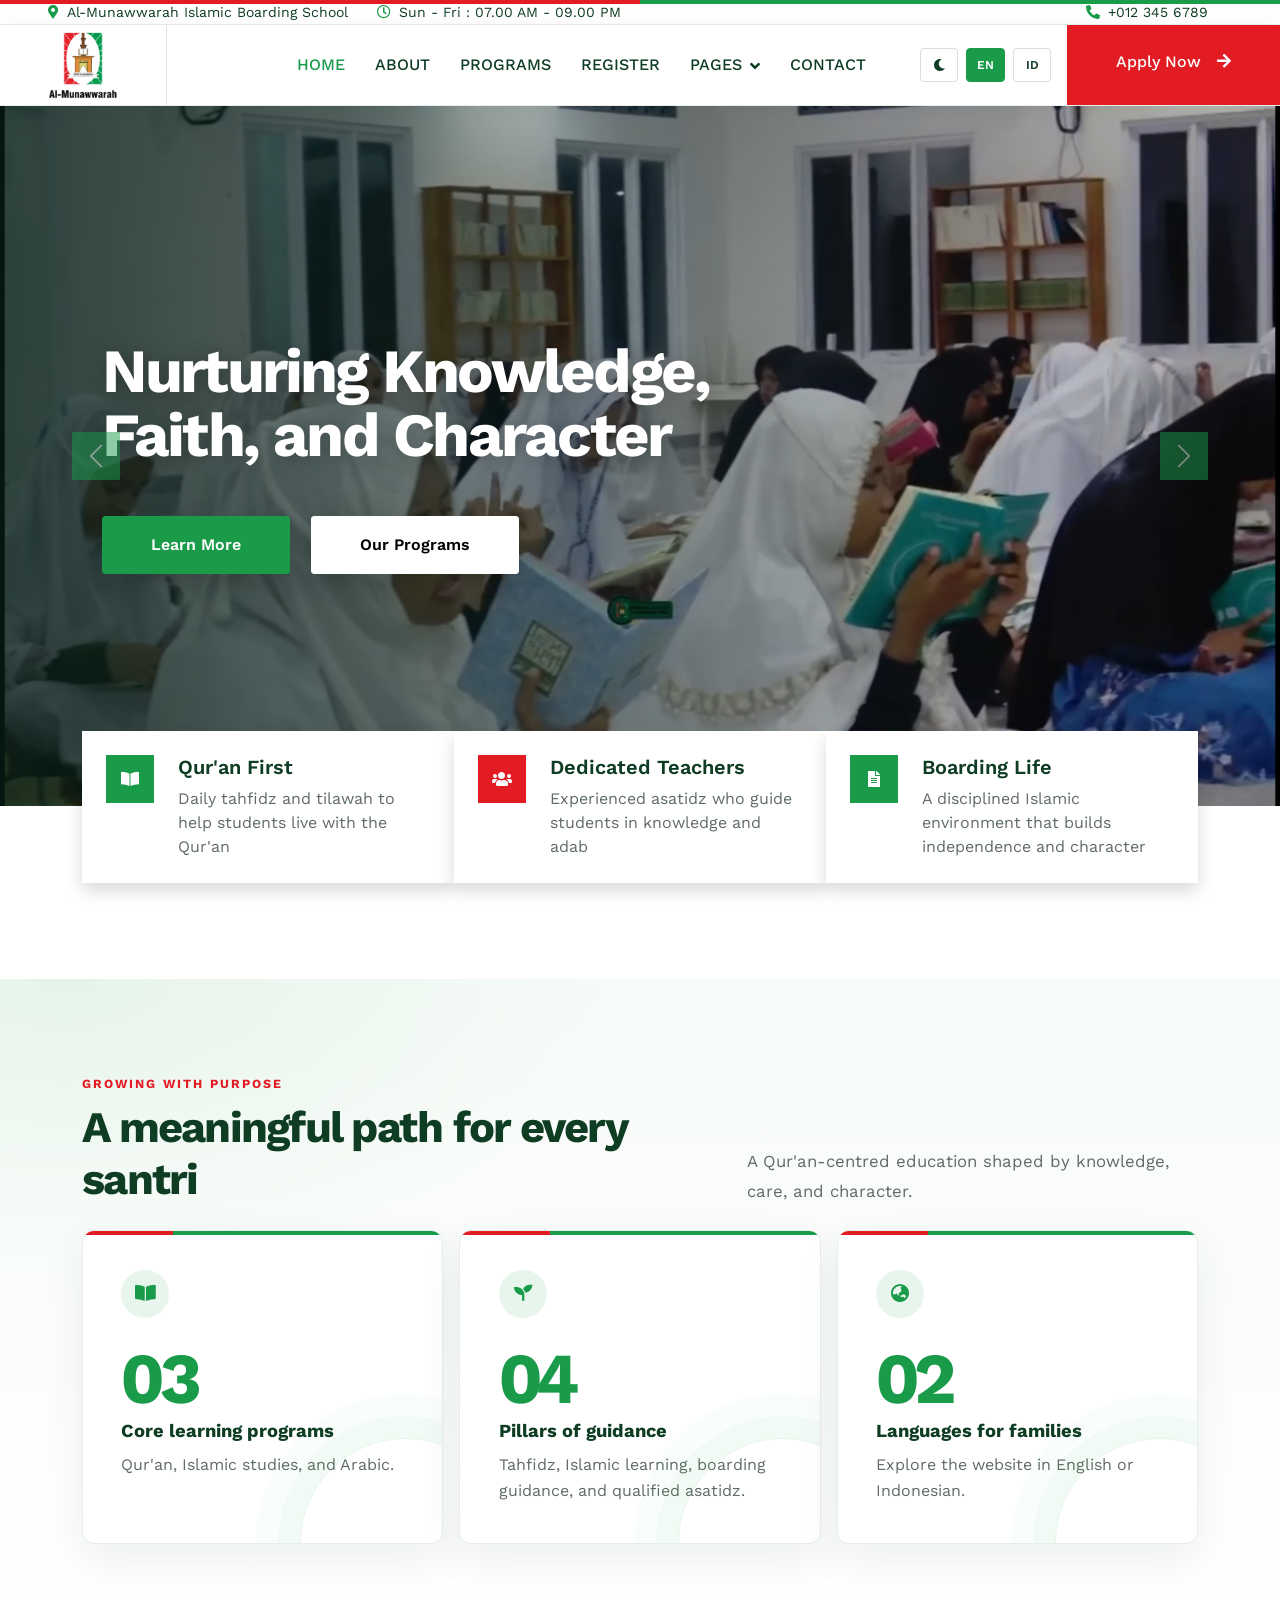
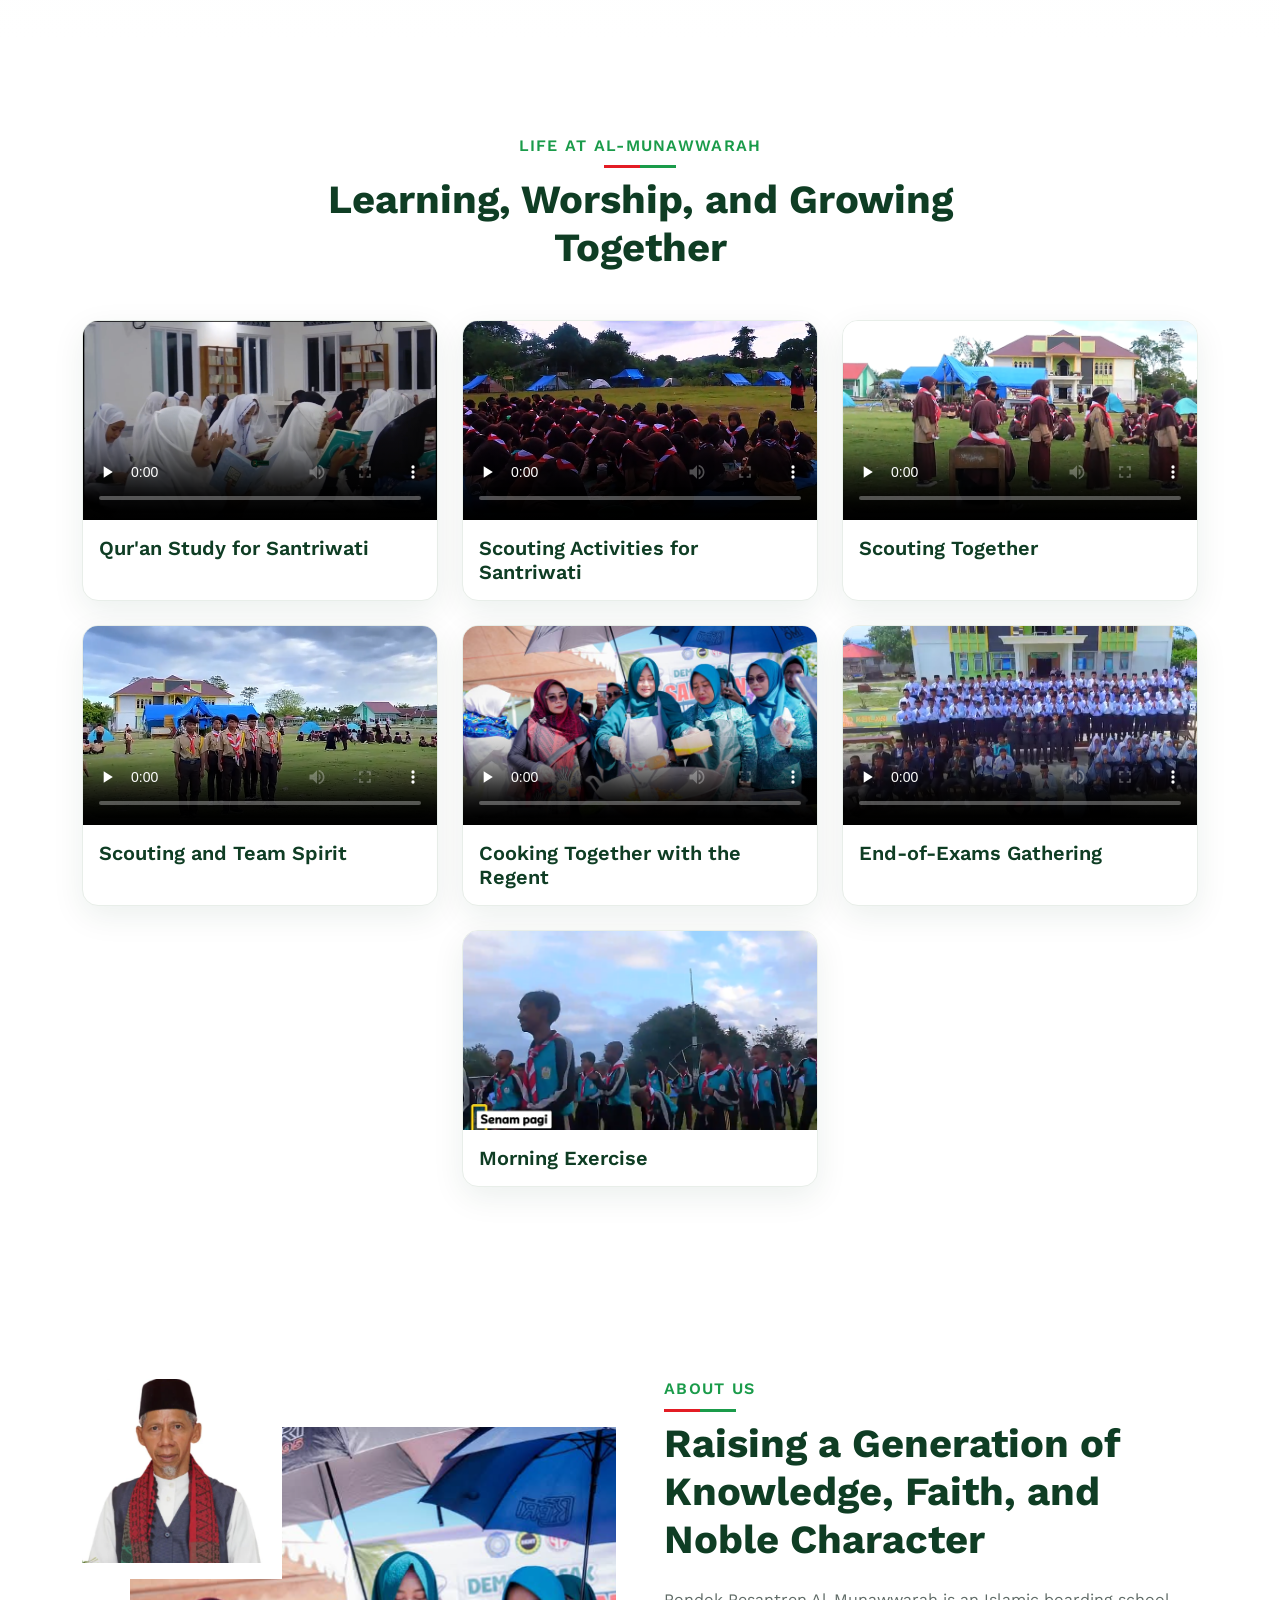
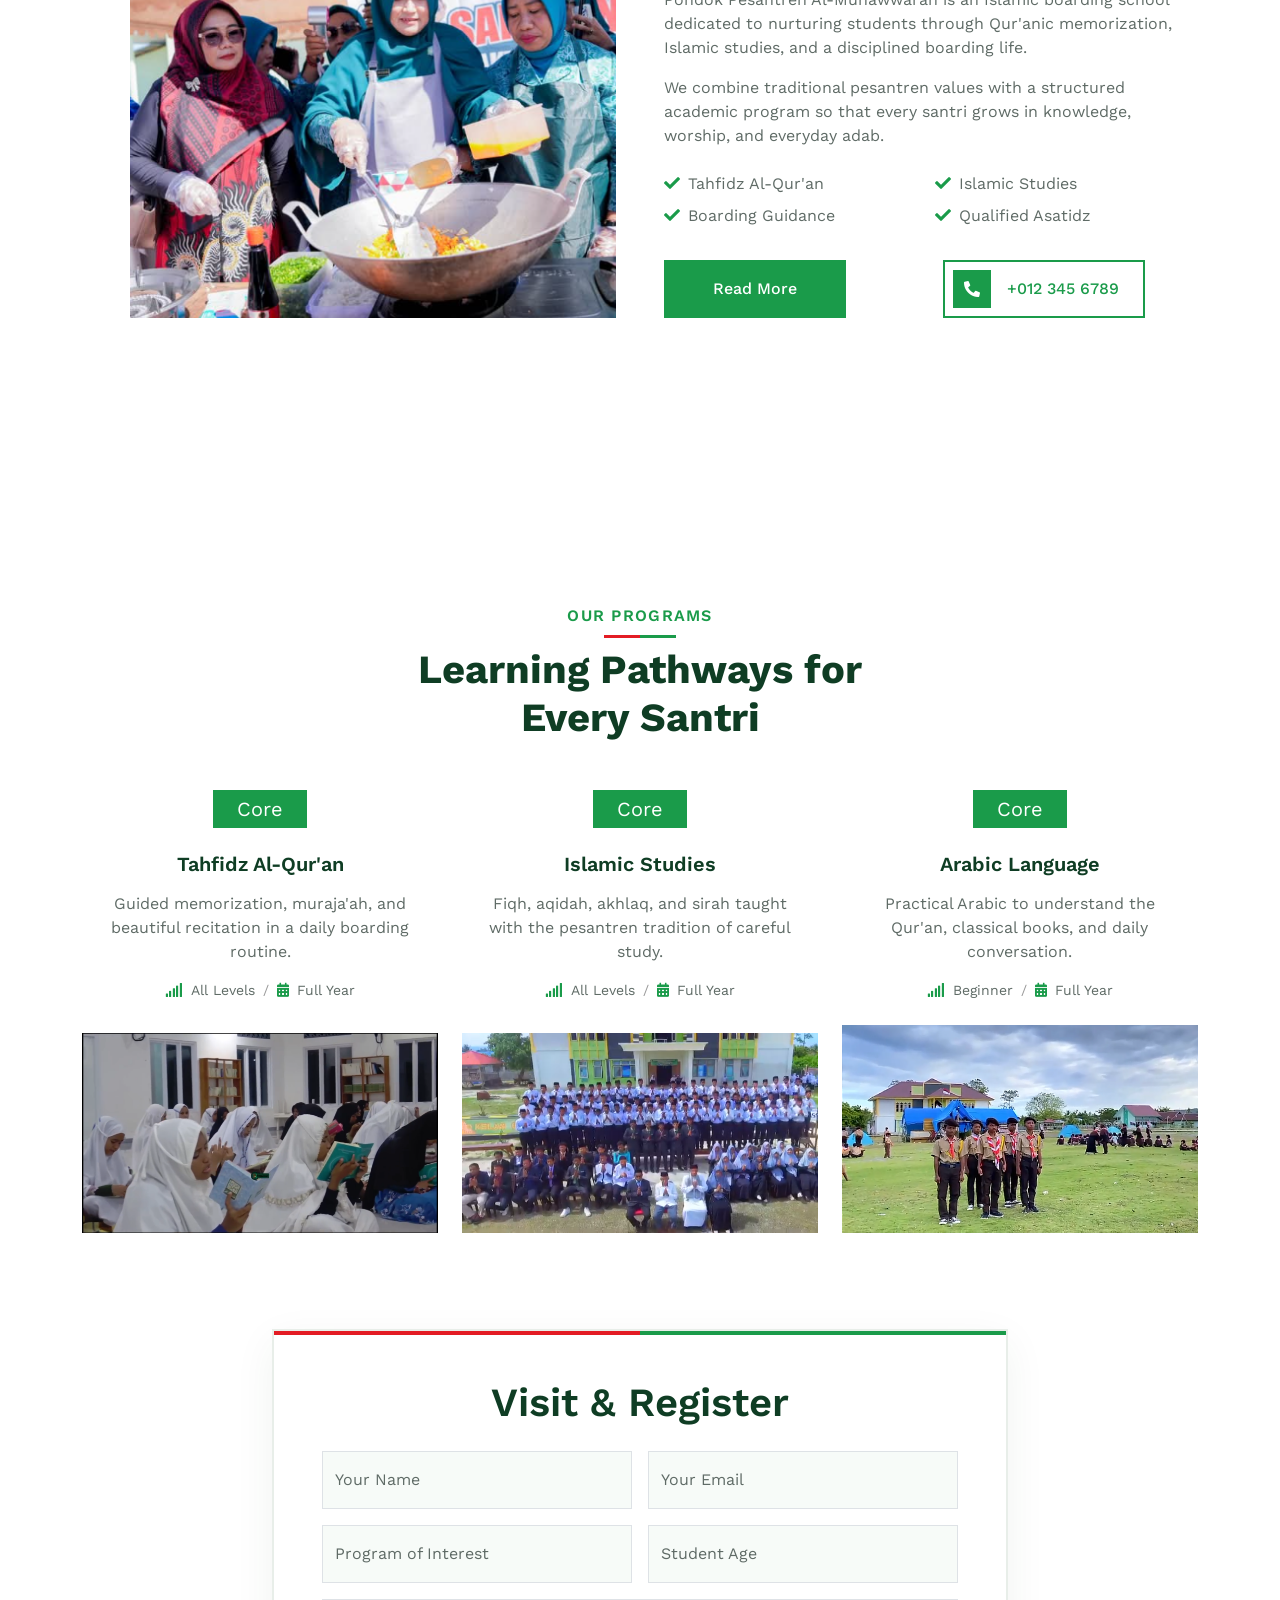
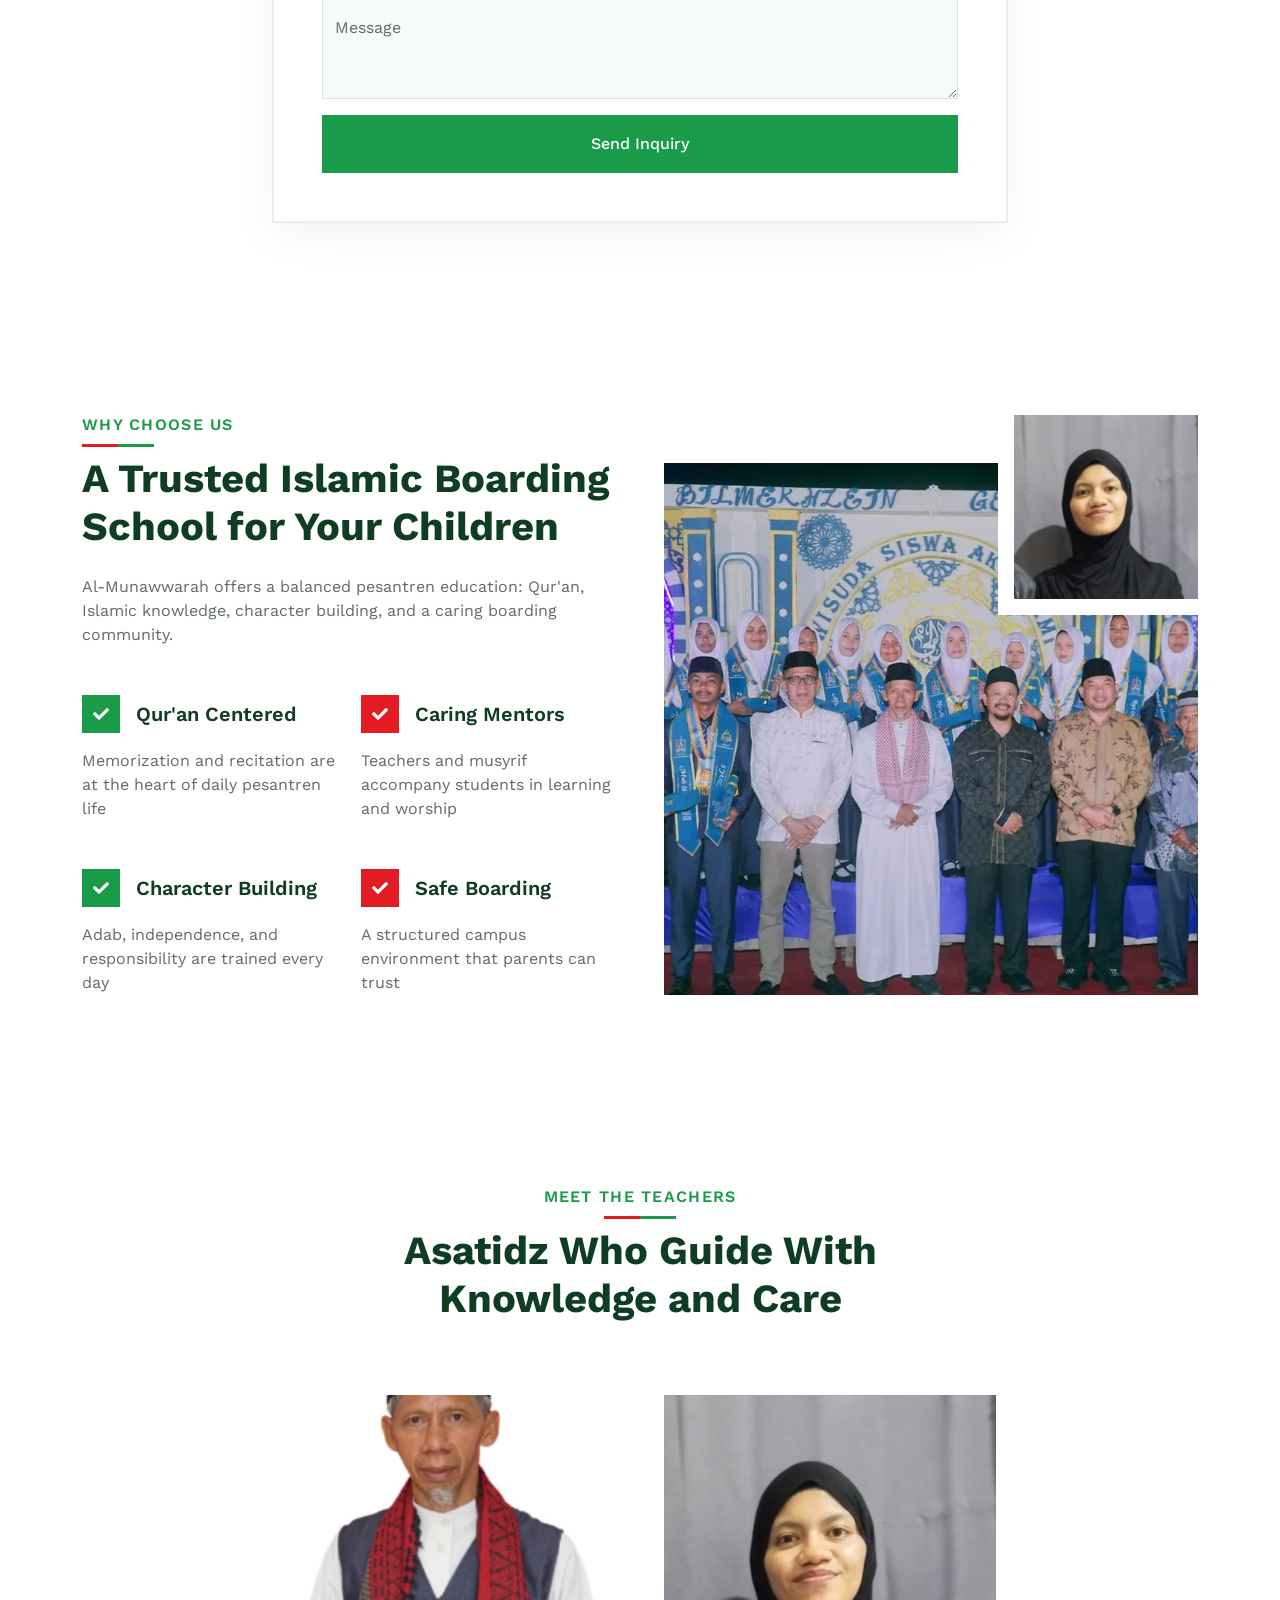
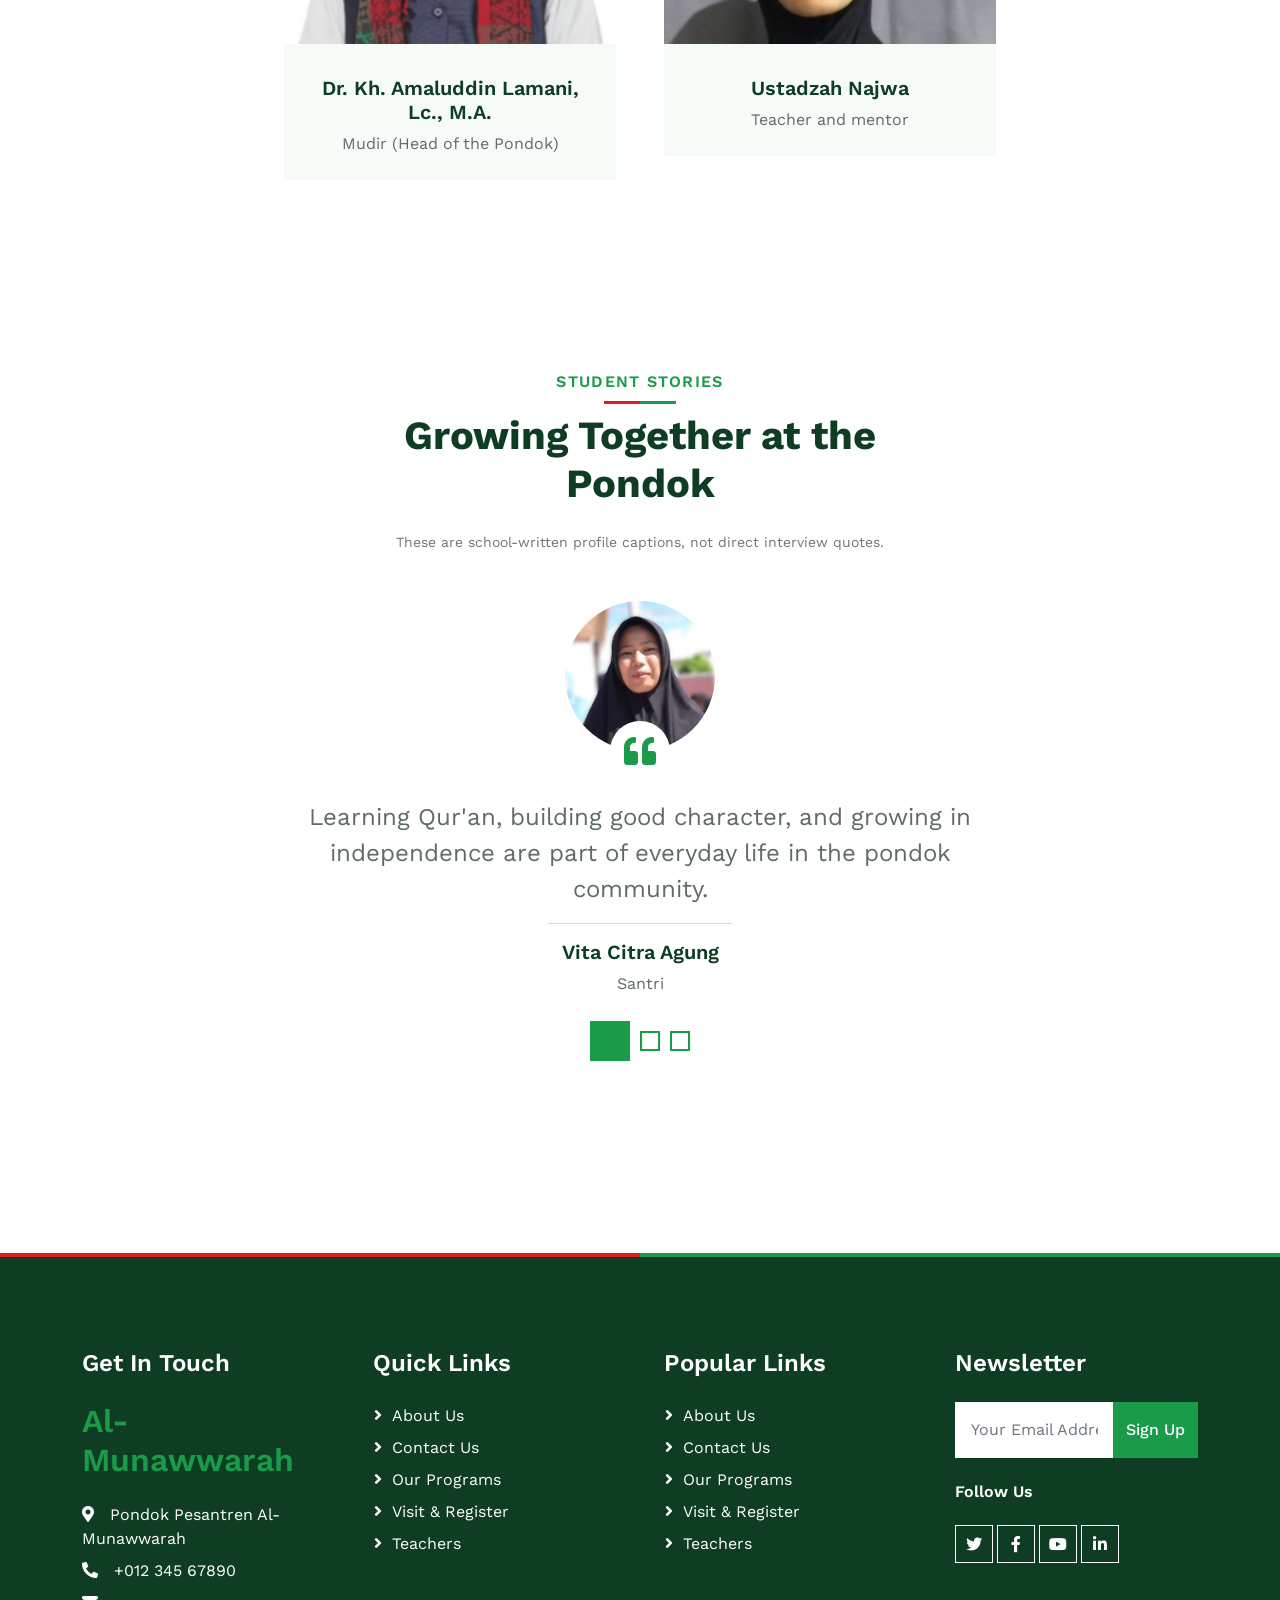
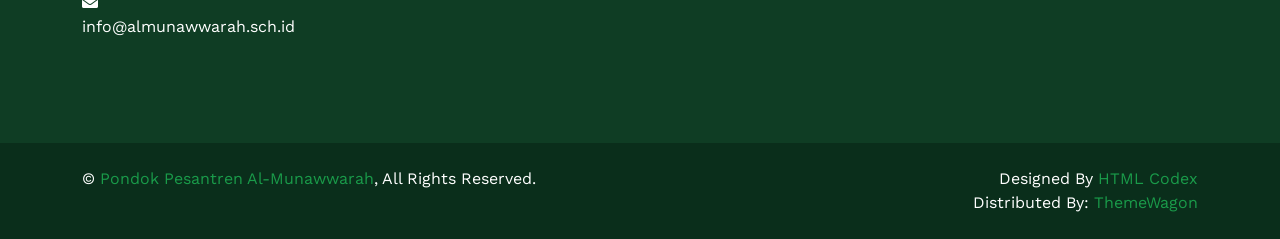
==== commit 6aec9a09: "update gambar" ====
--- a/index.html
+++ b/index.html
@@ -100,7 +100,7 @@
         <div id="header-carousel" class="carousel slide" data-bs-ride="carousel">
             <div class="carousel-inner">
                 <div class="carousel-item active">
-                    <img class="w-100 home-hero-art" src="img/hero-arch.svg" alt="" aria-hidden="true">
+                    <img class="w-100 home-hero-art" src="img/Kegiatan Ngaji Putri.png" alt="Santriwati belajar Al-Qur'an bersama">
                     <div class="carousel-caption">
                         <div class="container">
                             <div class="row justify-content-start">
@@ -114,7 +114,7 @@
                     </div>
                 </div>
                 <div class="carousel-item">
-                    <img class="w-100 home-hero-art" src="img/hero-arch.svg" alt="" aria-hidden="true">
+                    <img class="w-100 home-hero-art" src="img/Bupati Buton Tengah Hadiri Wisuda Siswa Akhir KMI 2025 dan Tasyakuran Penghafal Al-Qur’an di Po.webp" alt="Wisuda siswa dan penghafal Al-Qur'an Pondok Al-Munawwarah">
                     <div class="carousel-caption">
                         <div class="container">
                             <div class="row justify-content-start">
@@ -221,11 +221,82 @@
 
     <div class="container-xxl py-6">
         <div class="container">
+            <div class="text-center mx-auto mb-5 wow fadeInUp" data-wow-delay="0.1s" style="max-width: 700px;">
+                <h6 class="text-primary text-uppercase mb-2" data-i18n="gallery.kicker">Life at Al-Munawwarah</h6>
+                <h1 class="display-6 mb-4" data-i18n="gallery.title">Learning, Worship, and Growing Together</h1>
+            </div>
+            <div class="row g-4 justify-content-center">
+                <div class="col-lg-4 col-md-6">
+                    <article class="activity-card h-100">
+                        <video class="activity-video" controls preload="none" playsinline poster="img/Kegiatan Ngaji Putri.png" aria-label="Qur'an study for santriwati" data-i18n-aria="gallery.ngaji">
+                            <source src="img/Kegiatan Ngaji Putri.mp4" type="video/mp4">
+                            Your browser does not support HTML video.
+                        </video>
+                        <h5 class="p-3 mb-0" data-i18n="gallery.ngaji">Qur'an Study for Santriwati</h5>
+                    </article>
+                </div>
+                <div class="col-lg-4 col-md-6">
+                    <article class="activity-card h-100">
+                        <video class="activity-video" controls preload="none" playsinline poster="img/Kegiatan Pramuka Cewek.png" aria-label="Scouting activities for santriwati" data-i18n-aria="gallery.pramukaGirls">
+                            <source src="img/Kegiatan Pramuka.mp4" type="video/mp4">
+                            Your browser does not support HTML video.
+                        </video>
+                        <h5 class="p-3 mb-0" data-i18n="gallery.pramukaGirls">Scouting Activities for Santriwati</h5>
+                    </article>
+                </div>
+                <div class="col-lg-4 col-md-6">
+                    <article class="activity-card h-100">
+                        <video class="activity-video" controls preload="none" playsinline poster="img/Kegiatan Pramuka Cewek 2.png" aria-label="Scouting together" data-i18n-aria="gallery.pramukaGirlsTwo">
+                            <source src="img/pramuka.mp4" type="video/mp4">
+                            Your browser does not support HTML video.
+                        </video>
+                        <h5 class="p-3 mb-0" data-i18n="gallery.pramukaGirlsTwo">Scouting Together</h5>
+                    </article>
+                </div>
+                <div class="col-lg-4 col-md-6">
+                    <article class="activity-card h-100">
+                        <video class="activity-video" controls preload="none" playsinline poster="img/Kegiatan Pramuka Cowok.png" aria-label="Scouting and team spirit" data-i18n-aria="gallery.pramukaBoys">
+                            <source src="img/yelyel Pramuka Cowok.mp4" type="video/mp4">
+                            Your browser does not support HTML video.
+                        </video>
+                        <h5 class="p-3 mb-0" data-i18n="gallery.pramukaBoys">Scouting and Team Spirit</h5>
+                    </article>
+                </div>
+                <div class="col-lg-4 col-md-6">
+                    <article class="activity-card h-100">
+                        <video class="activity-video" controls preload="none" playsinline poster="img/Masak Bareng Bupati.png" aria-label="Cooking together with the regent" data-i18n-aria="gallery.cooking">
+                            <source src="img/Masak Bareng Ibu Bupati.mp4" type="video/mp4">
+                            Your browser does not support HTML video.
+                        </video>
+                        <h5 class="p-3 mb-0" data-i18n="gallery.cooking">Cooking Together with the Regent</h5>
+                    </article>
+                </div>
+                <div class="col-lg-4 col-md-6">
+                    <article class="activity-card h-100">
+                        <video class="activity-video" controls preload="none" playsinline poster="img/Penutupan Ujian.png" aria-label="End-of-exams gathering" data-i18n-aria="gallery.exam">
+                            <source src="img/Penutupan Ujian.mp4" type="video/mp4">
+                            Your browser does not support HTML video.
+                        </video>
+                        <h5 class="p-3 mb-0" data-i18n="gallery.exam">End-of-Exams Gathering</h5>
+                    </article>
+                </div>
+                <div class="col-lg-4 col-md-6">
+                    <article class="activity-card h-100">
+                        <img class="activity-video" src="img/Senam Pagi.png" alt="Santri taking part in morning exercise" aria-label="Morning exercise" data-i18n-aria="gallery.exercise" loading="lazy">
+                        <h5 class="p-3 mb-0" data-i18n="gallery.exercise">Morning Exercise</h5>
+                    </article>
+                </div>
+            </div>
+        </div>
+    </div>
+
+    <div class="container-xxl py-6">
+        <div class="container">
             <div class="row g-5">
                 <div class="col-lg-6 wow fadeInUp" data-wow-delay="0.1s">
                     <div class="position-relative overflow-hidden ps-5 pt-5 h-100" style="min-height: 400px;">
-                        <img class="position-absolute w-100 h-100" src="img/about-1.jpg" alt="" style="object-fit: cover;">
-                        <img class="position-absolute top-0 start-0 bg-white pe-3 pb-3" src="img/about-2.jpg" alt="" style="width: 200px; height: 200px;">
+                        <img class="position-absolute w-100 h-100" src="img/Masak Bareng Bupati.png" alt="Kegiatan kebersamaan bersama masyarakat dan pemerintah daerah" style="object-fit: cover;">
+                        <img class="position-absolute top-0 start-0 bg-white pe-3 pb-3" src="img/Mudir-Pimpinan Pondok 1-1.png" alt="Dr. Kh. Amaluddin Lamani, Lc., M.A., mudir pondok" style="width: 200px; height: 200px;">
                     </div>
                 </div>
                 <div class="col-lg-6 wow fadeInUp" data-wow-delay="0.5s">
@@ -277,7 +348,7 @@
                             </ol>
                         </div>
                         <div class="position-relative mt-auto">
-                            <img class="img-fluid" src="img/courses-1.jpg" alt="">
+                            <img class="img-fluid" src="img/Kegiatan Ngaji Putri.png" alt="Santriwati belajar Al-Qur'an bersama">
                             <div class="courses-overlay">
                                 <a class="btn btn-outline-primary border-2" href="courses.html" data-i18n="programs.read">Read More</a>
                             </div>
@@ -296,7 +367,7 @@
                             </ol>
                         </div>
                         <div class="position-relative mt-auto">
-                            <img class="img-fluid" src="img/courses-2.jpg" alt="">
+                            <img class="img-fluid" src="img/Penutupan Ujian.png" alt="Penutupan ujian santri">
                             <div class="courses-overlay">
                                 <a class="btn btn-outline-primary border-2" href="courses.html" data-i18n="programs.read">Read More</a>
                             </div>
@@ -315,7 +386,7 @@
                             </ol>
                         </div>
                         <div class="position-relative mt-auto">
-                            <img class="img-fluid" src="img/courses-3.jpg" alt="">
+                            <img class="img-fluid" src="img/Kegiatan Pramuka Cowok.png" alt="Kegiatan pramuka santri putra">
                             <div class="courses-overlay">
                                 <a class="btn btn-outline-primary border-2" href="courses.html" data-i18n="programs.read">Read More</a>
                             </div>
@@ -409,8 +480,8 @@
                 </div>
                 <div class="col-lg-6 wow fadeInUp" data-wow-delay="0.5s">
                     <div class="position-relative overflow-hidden pe-5 pt-5 h-100" style="min-height: 400px;">
-                        <img class="position-absolute w-100 h-100" src="img/about-1.jpg" alt="" style="object-fit: cover;">
-                        <img class="position-absolute top-0 end-0 bg-white ps-3 pb-3" src="img/about-2.jpg" alt="" style="width: 200px; height: 200px">
+                        <img class="position-absolute w-100 h-100" src="img/Bupati Buton Tengah Hadiri Wisuda Siswa Akhir KMI 2025 dan Tasyakuran Penghafal Al-Qur’an di Po.webp" alt="Wisuda siswa dan penghafal Al-Qur'an Pondok Al-Munawwarah" style="object-fit: cover;">
+                        <img class="position-absolute top-0 end-0 bg-white ps-3 pb-3" src="img/Ustadzah Najwa - 1-1.jpeg" alt="Ustadzah Najwa" style="width: 200px; height: 200px">
                     </div>
                 </div>
             </div>
@@ -424,76 +495,25 @@
                 <h1 class="display-6 mb-4" data-i18n="team.title">Asatidz Who Guide With Knowledge and Care</h1>
             </div>
 
-            <div class="row g-0 team-items">
-
-                <div class="col-lg-3 col-md-6 wow fadeInUp" data-wow-delay="0.1s">
-                    <div class="team-item position-relative">
-                        <div class="position-relative">
-                            <img class="img-fluid" src="img/team-1.jpg" alt="">
-                            <div class="team-social text-center">
-                                <a class="btn btn-square btn-outline-primary border-2 m-1" href=""><i class="fab fa-facebook-f"></i></a>
-                                <a class="btn btn-square btn-outline-primary border-2 m-1" href=""><i class="fab fa-twitter"></i></a>
-                                <a class="btn btn-square btn-outline-primary border-2 m-1" href=""><i class="fab fa-instagram"></i></a>
-                            </div>
-                        </div>
+            <div class="row g-4 justify-content-center team-items">
+                <div class="col-lg-4 col-md-6 wow fadeInUp" data-wow-delay="0.1s">
+                    <div class="team-item position-relative h-100">
+                        <img class="img-fluid w-100" src="img/Mudir-Pimpinan Pondok.png" alt="Dr. Kh. Amaluddin Lamani, Lc., M.A.">
                         <div class="bg-light text-center p-4">
-                            <h5 class="mt-2" data-i18n="team.name">Ustadz Name</h5>
-                            <span data-i18n="team.role">Teacher</span>
-                        </div>
-                    </div>
-                </div>
-
-                <div class="col-lg-3 col-md-6 wow fadeInUp" data-wow-delay="0.3s">
-                    <div class="team-item position-relative">
-                        <div class="position-relative">
-                            <img class="img-fluid" src="img/team-2.jpg" alt="">
-                            <div class="team-social text-center">
-                                <a class="btn btn-square btn-outline-primary border-2 m-1" href=""><i class="fab fa-facebook-f"></i></a>
-                                <a class="btn btn-square btn-outline-primary border-2 m-1" href=""><i class="fab fa-twitter"></i></a>
-                                <a class="btn btn-square btn-outline-primary border-2 m-1" href=""><i class="fab fa-instagram"></i></a>
-                            </div>
-                        </div>
+                            <h5 class="mt-2" data-i18n="team.mudir">Dr. Kh. Amaluddin Lamani, Lc., M.A.</h5>
+                            <span data-i18n="team.mudirRole">Mudir (Head of the Pondok)</span>
+                        </div>
+                    </div>
+                </div>
+                <div class="col-lg-4 col-md-6 wow fadeInUp" data-wow-delay="0.3s">
+                    <div class="team-item position-relative h-100">
+                        <img class="img-fluid w-100" src="img/Ustadzah Najwa.jpeg" alt="Ustadzah Najwa">
                         <div class="bg-light text-center p-4">
-                            <h5 class="mt-2" data-i18n="team.name">Ustadz Name</h5>
-                            <span data-i18n="team.role">Teacher</span>
-                        </div>
-                    </div>
-                </div>
-
-                <div class="col-lg-3 col-md-6 wow fadeInUp" data-wow-delay="0.5s">
-                    <div class="team-item position-relative">
-                        <div class="position-relative">
-                            <img class="img-fluid" src="img/team-3.jpg" alt="">
-                            <div class="team-social text-center">
-                                <a class="btn btn-square btn-outline-primary border-2 m-1" href=""><i class="fab fa-facebook-f"></i></a>
-                                <a class="btn btn-square btn-outline-primary border-2 m-1" href=""><i class="fab fa-twitter"></i></a>
-                                <a class="btn btn-square btn-outline-primary border-2 m-1" href=""><i class="fab fa-instagram"></i></a>
-                            </div>
-                        </div>
-                        <div class="bg-light text-center p-4">
-                            <h5 class="mt-2" data-i18n="team.name">Ustadz Name</h5>
-                            <span data-i18n="team.role">Teacher</span>
-                        </div>
-                    </div>
-                </div>
-
-                <div class="col-lg-3 col-md-6 wow fadeInUp" data-wow-delay="0.7s">
-                    <div class="team-item position-relative">
-                        <div class="position-relative">
-                            <img class="img-fluid" src="img/team-4.jpg" alt="">
-                            <div class="team-social text-center">
-                                <a class="btn btn-square btn-outline-primary border-2 m-1" href=""><i class="fab fa-facebook-f"></i></a>
-                                <a class="btn btn-square btn-outline-primary border-2 m-1" href=""><i class="fab fa-twitter"></i></a>
-                                <a class="btn btn-square btn-outline-primary border-2 m-1" href=""><i class="fab fa-instagram"></i></a>
-                            </div>
-                        </div>
-                        <div class="bg-light text-center p-4">
-                            <h5 class="mt-2" data-i18n="team.name">Ustadz Name</h5>
-                            <span data-i18n="team.role">Teacher</span>
-                        </div>
-                    </div>
-                </div>
-
+                            <h5 class="mt-2" data-i18n="team.najwa">Ustadzah Najwa</h5>
+                            <span data-i18n="team.najwaRole">Teacher and mentor</span>
+                        </div>
+                    </div>
+                </div>
             </div>
 
         </div>
@@ -503,46 +523,47 @@
         <div class="container">
             <div class="text-center mx-auto mb-5 wow fadeInUp" data-wow-delay="0.1s" style="max-width: 500px;">
                 <h6 class="text-primary text-uppercase mb-2" data-i18n="testi.kicker">Testimonial</h6>
-                <h1 class="display-6 mb-4" data-i18n="testi.title">What Parents and Alumni Say</h1>
+                <h1 class="display-6 mb-4" data-i18n="testi.title">Growing Together at the Pondok</h1>
+                <p class="text-muted small" data-i18n="testi.note">These are school-written profile captions, not direct interview quotes.</p>
             </div>
             <div class="row justify-content-center">
                 <div class="col-lg-8 wow fadeInUp" data-wow-delay="0.1s">
                     <div class="owl-carousel testimonial-carousel">
                         <div class="testimonial-item text-center">
                             <div class="position-relative mb-5">
-                                <img class="img-fluid rounded-circle mx-auto" src="img/testimonial-1.jpg" alt="">
+                                <img class="img-fluid rounded-circle mx-auto" src="img/Vita Citra Agung - Santri Pondok.png" alt="Vita Citra Agung, santri Pondok Al-Munawwarah">
                                 <div class="position-absolute top-100 start-50 translate-middle d-flex align-items-center justify-content-center bg-white rounded-circle" style="width: 60px; height: 60px;">
                                     <i class="fa fa-quote-left fa-2x text-primary"></i>
                                 </div>
                             </div>
-                            <p class="fs-4" data-i18n="testi.q1">Al-Munawwarah helped my child grow in Qur'an, manners, and independence. The teachers are caring and the boarding life is well guided.</p>
+                            <p class="fs-4" data-i18n="testi.q1">A school-authored reflection on learning Qur'an, building good character, and growing in independence within the pondok community.</p>
                             <hr class="w-25 mx-auto">
-                            <h5 data-i18n="testi.n1">Ahmad's Parent</h5>
-                            <span data-i18n="testi.r1">Parent of a Santri</span>
+                            <h5 data-i18n="testi.n1">Vita Citra Agung</h5>
+                            <span data-i18n="testi.r1">Santri</span>
                         </div>
                         <div class="testimonial-item text-center">
                             <div class="position-relative mb-5">
-                                <img class="img-fluid rounded-circle mx-auto" src="img/testimonial-2.jpg" alt="">
+                                <img class="img-fluid rounded-circle mx-auto" src="img/Ahnaf Haidar.jpeg" alt="Ahnaf Haidar, santri Pondok Al-Munawwarah">
                                 <div class="position-absolute top-100 start-50 translate-middle d-flex align-items-center justify-content-center bg-white rounded-circle" style="width: 60px; height: 60px;">
                                     <i class="fa fa-quote-left fa-2x text-primary"></i>
                                 </div>
                             </div>
-                            <p class="fs-4" data-i18n="testi.q2">The tahfidz program is consistent and the asatidz are patient. My daughter became more confident in her recitation and daily worship.</p>
+                            <p class="fs-4" data-i18n="testi.q2">Daily study and shared activities help nurture discipline, confidence, and a lasting love of learning.</p>
                             <hr class="w-25 mx-auto">
-                            <h5 data-i18n="testi.n2">Fatimah's Parent</h5>
-                            <span data-i18n="testi.r2">Parent of a Santriwati</span>
+                            <h5 data-i18n="testi.n2">Ahnaf Haidar</h5>
+                            <span data-i18n="testi.r2">Santri</span>
                         </div>
                         <div class="testimonial-item text-center">
                             <div class="position-relative mb-5">
-                                <img class="img-fluid rounded-circle mx-auto" src="img/testimonial-3.jpg" alt="">
+                                <img class="img-fluid rounded-circle mx-auto" src="img/rehan.jpeg" alt="Rehan, santri Pondok Al-Munawwarah">
                                 <div class="position-absolute top-100 start-50 translate-middle d-flex align-items-center justify-content-center bg-white rounded-circle" style="width: 60px; height: 60px;">
                                     <i class="fa fa-quote-left fa-2x text-primary"></i>
                                 </div>
                             </div>
-                            <p class="fs-4" data-i18n="testi.q3">Living at the pondok taught me discipline, friendship, and love for knowledge. I am grateful for the guidance I received here.</p>
+                            <p class="fs-4" data-i18n="testi.q3">Life at the pondok brings learning, friendship, and worship together in a caring community.</p>
                             <hr class="w-25 mx-auto">
-                            <h5 data-i18n="testi.n3">Alumni Santri</h5>
-                            <span data-i18n="testi.r3">Graduate</span>
+                            <h5 data-i18n="testi.n3">Rehan</h5>
+                            <span data-i18n="testi.r3">Santri</span>
                         </div>
                     </div>
                 </div>
--- a/css/style.css
+++ b/css/style.css
@@ -264,7 +264,7 @@
 }
 
 .page-header {
-    background: linear-gradient(rgba(15, 61, 36, .32), rgba(227, 28, 36, .16)), url(../img/carousel-1.jpg) center center no-repeat;
+    background: linear-gradient(rgba(15, 61, 36, .52), rgba(15, 61, 36, .38)), url("../img/Kegiatan Ngaji Putri.png") center center no-repeat;
     background-size: cover;
 }
 
@@ -332,7 +332,7 @@
 
 .courses {
     min-height: 100vh;
-    background: linear-gradient(rgba(255, 255, 255, .96), rgba(255, 255, 255, .96)), url(../img/carousel-1.jpg) center center no-repeat;
+    background: linear-gradient(rgba(255, 255, 255, .96), rgba(255, 255, 255, .96)), url("../img/Penutupan Ujian.png") center center no-repeat;
     background-attachment: fixed;
     background-size: cover;
 }
@@ -612,7 +612,7 @@
 }
 
 html[data-theme="dark"] .courses {
-    background: linear-gradient(rgba(12, 20, 16, .94), rgba(12, 20, 16, .94)), url(../img/carousel-1.jpg) center center no-repeat;
+    background: linear-gradient(rgba(12, 20, 16, .94), rgba(12, 20, 16, .94)), url("../img/Penutupan Ujian.png") center center no-repeat;
     background-attachment: fixed;
     background-size: cover;
 }
@@ -678,6 +678,38 @@
 
 #header-carousel .carousel-caption .row {
     justify-content: flex-start;
+}
+
+.activity-card {
+    height: 100%;
+    overflow: hidden;
+    border: 1px solid #E8EEE9;
+    border-radius: 1rem;
+    background: #FFFFFF;
+    box-shadow: 0 10px 32px rgba(15, 61, 36, .08);
+}
+
+.activity-video {
+    display: block;
+    width: 100%;
+    aspect-ratio: 16 / 9;
+    background: #0C1410;
+    object-fit: cover;
+}
+
+.team-item > img {
+    aspect-ratio: 4 / 3;
+    object-fit: cover;
+    object-position: center 28%;
+}
+
+html[data-theme="dark"] .activity-card {
+    border-color: #24362C;
+    background: #15241C;
+}
+
+html[data-theme="dark"] .text-muted {
+    color: #A7B8AE !important;
 }
 
 #header-carousel .carousel-caption .col-lg-7 {
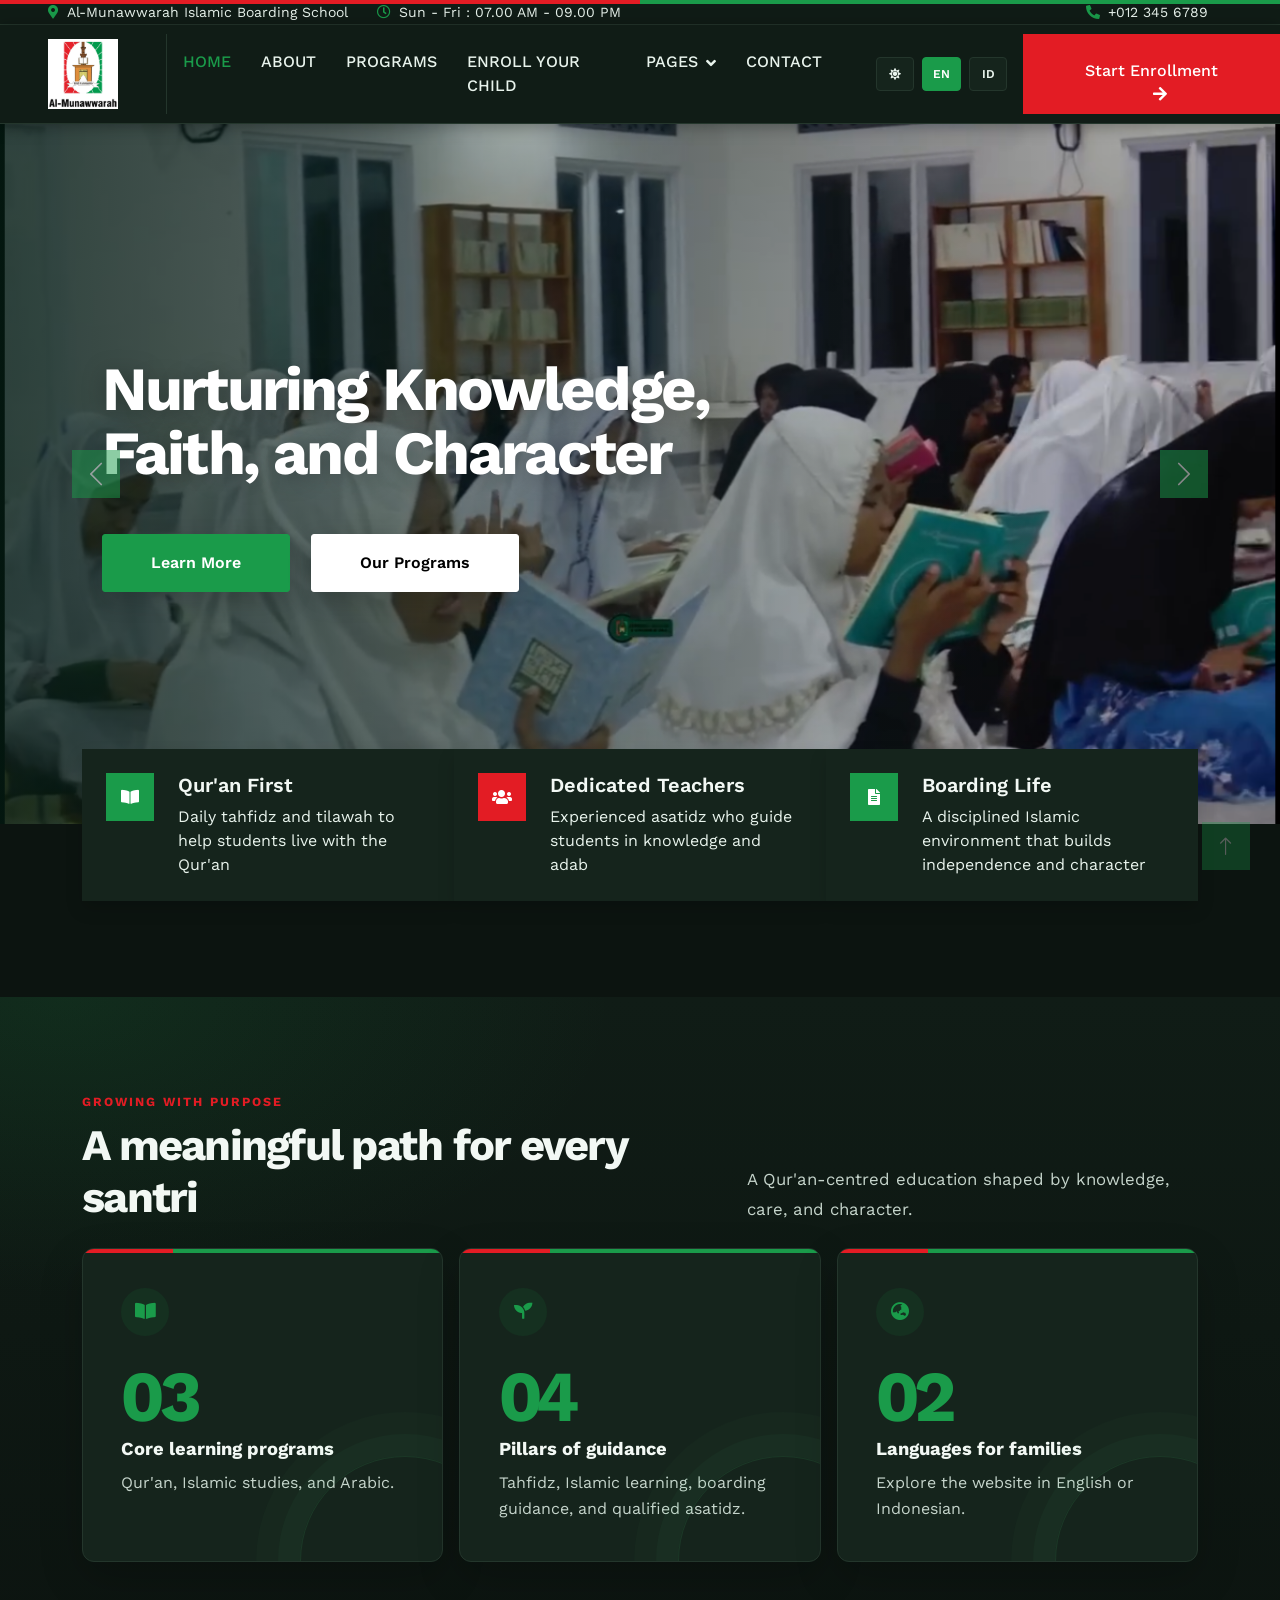
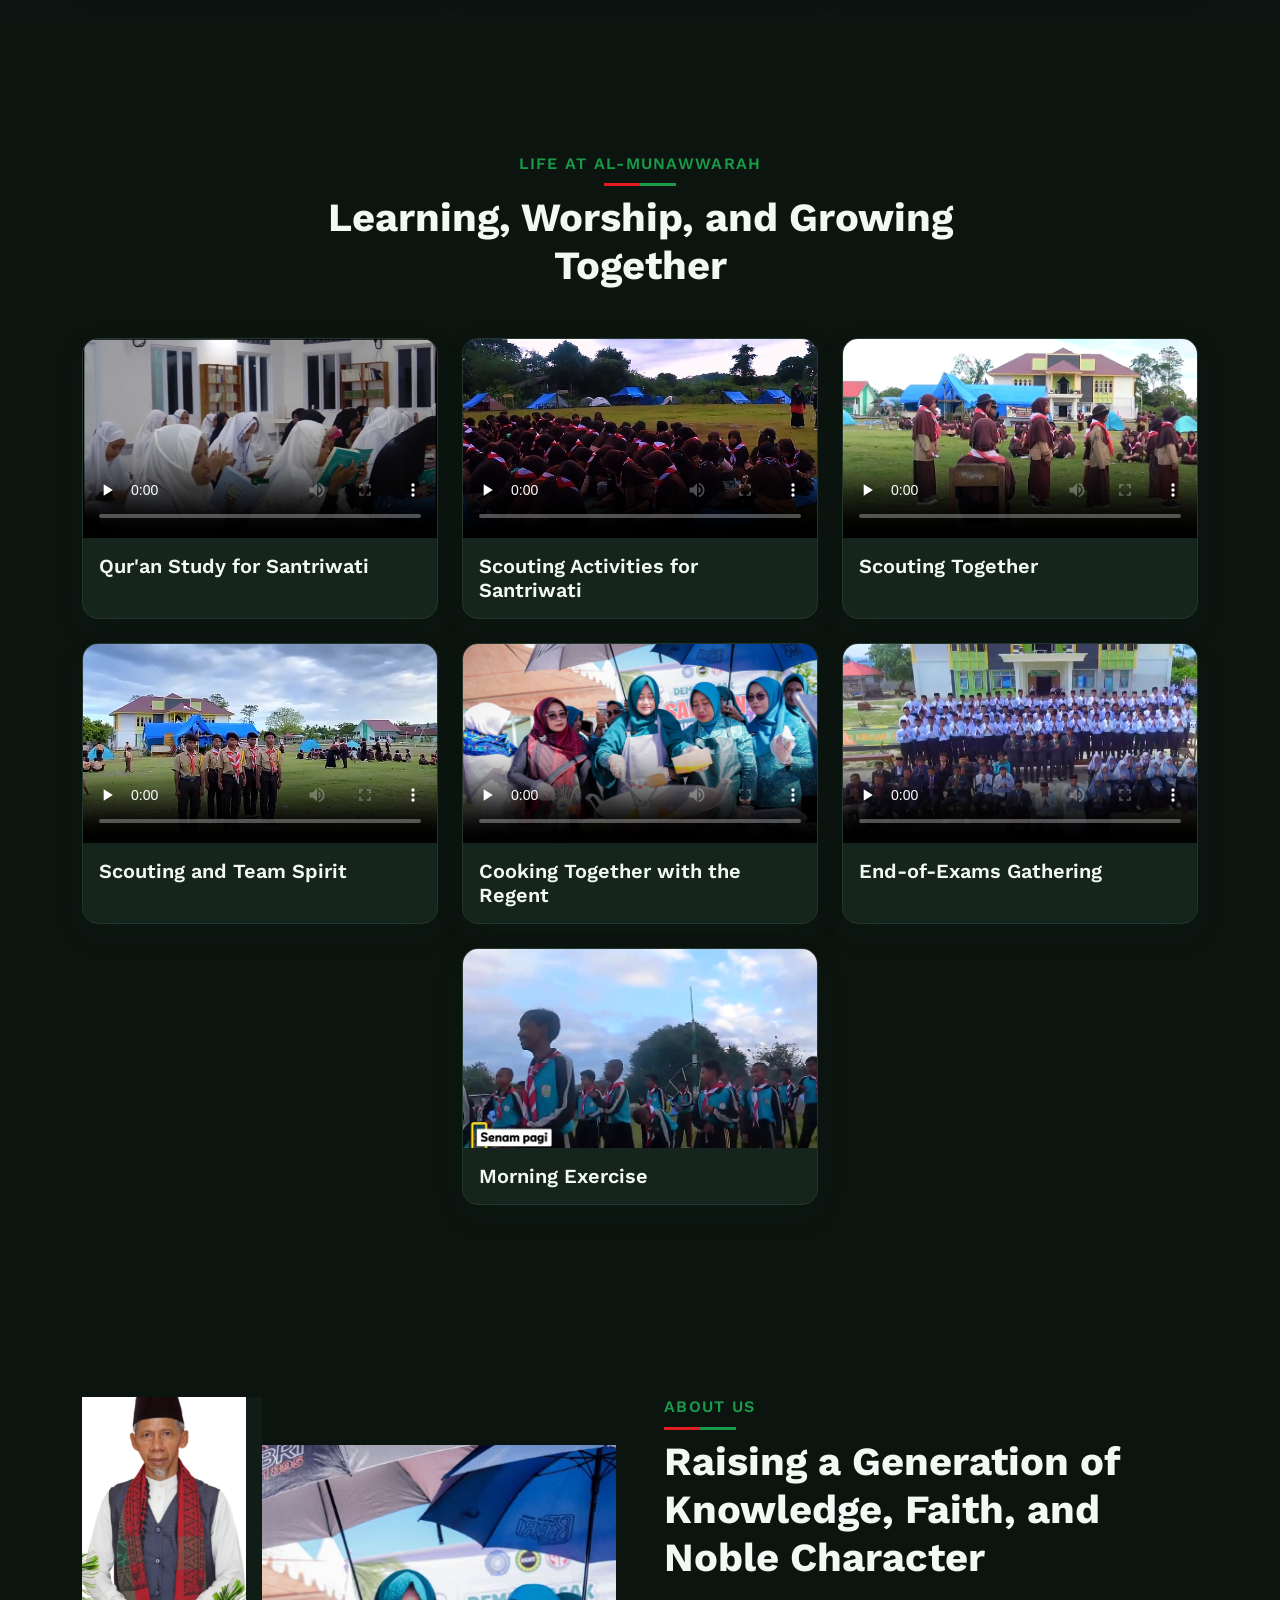
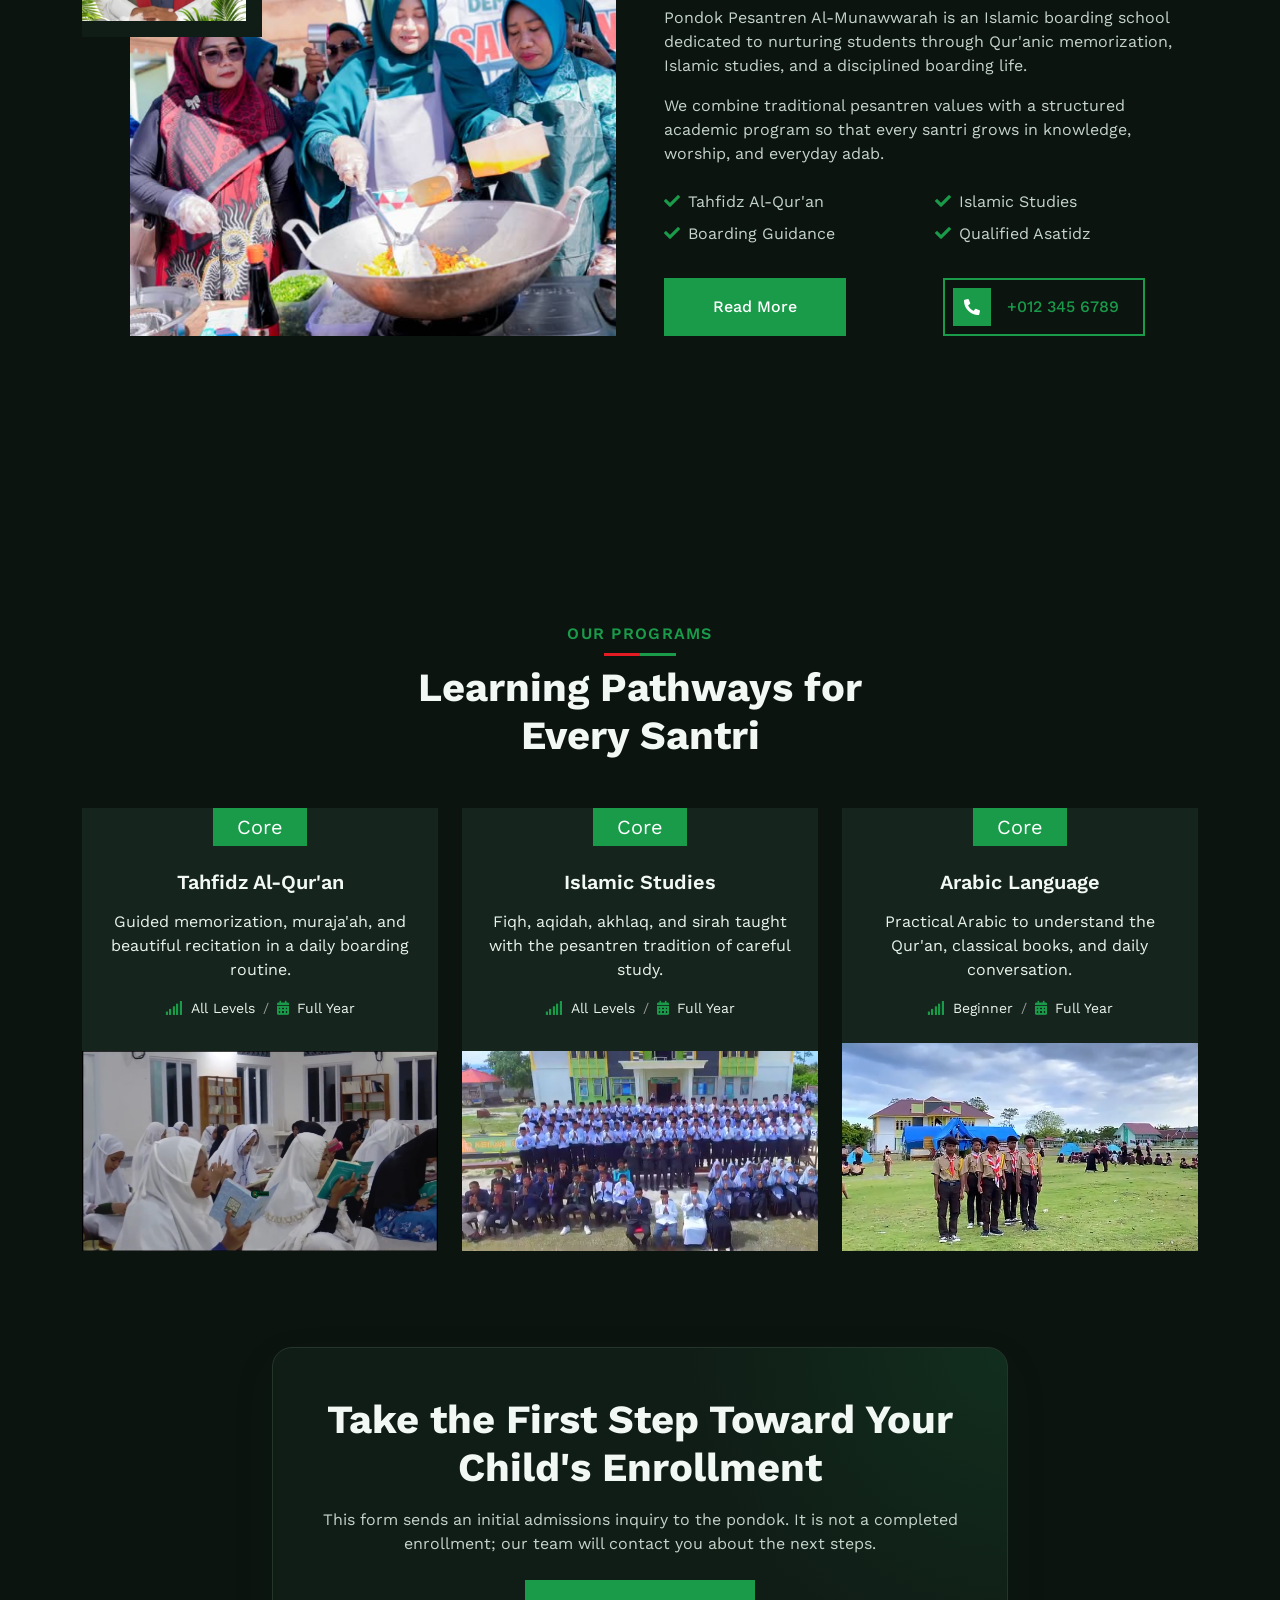
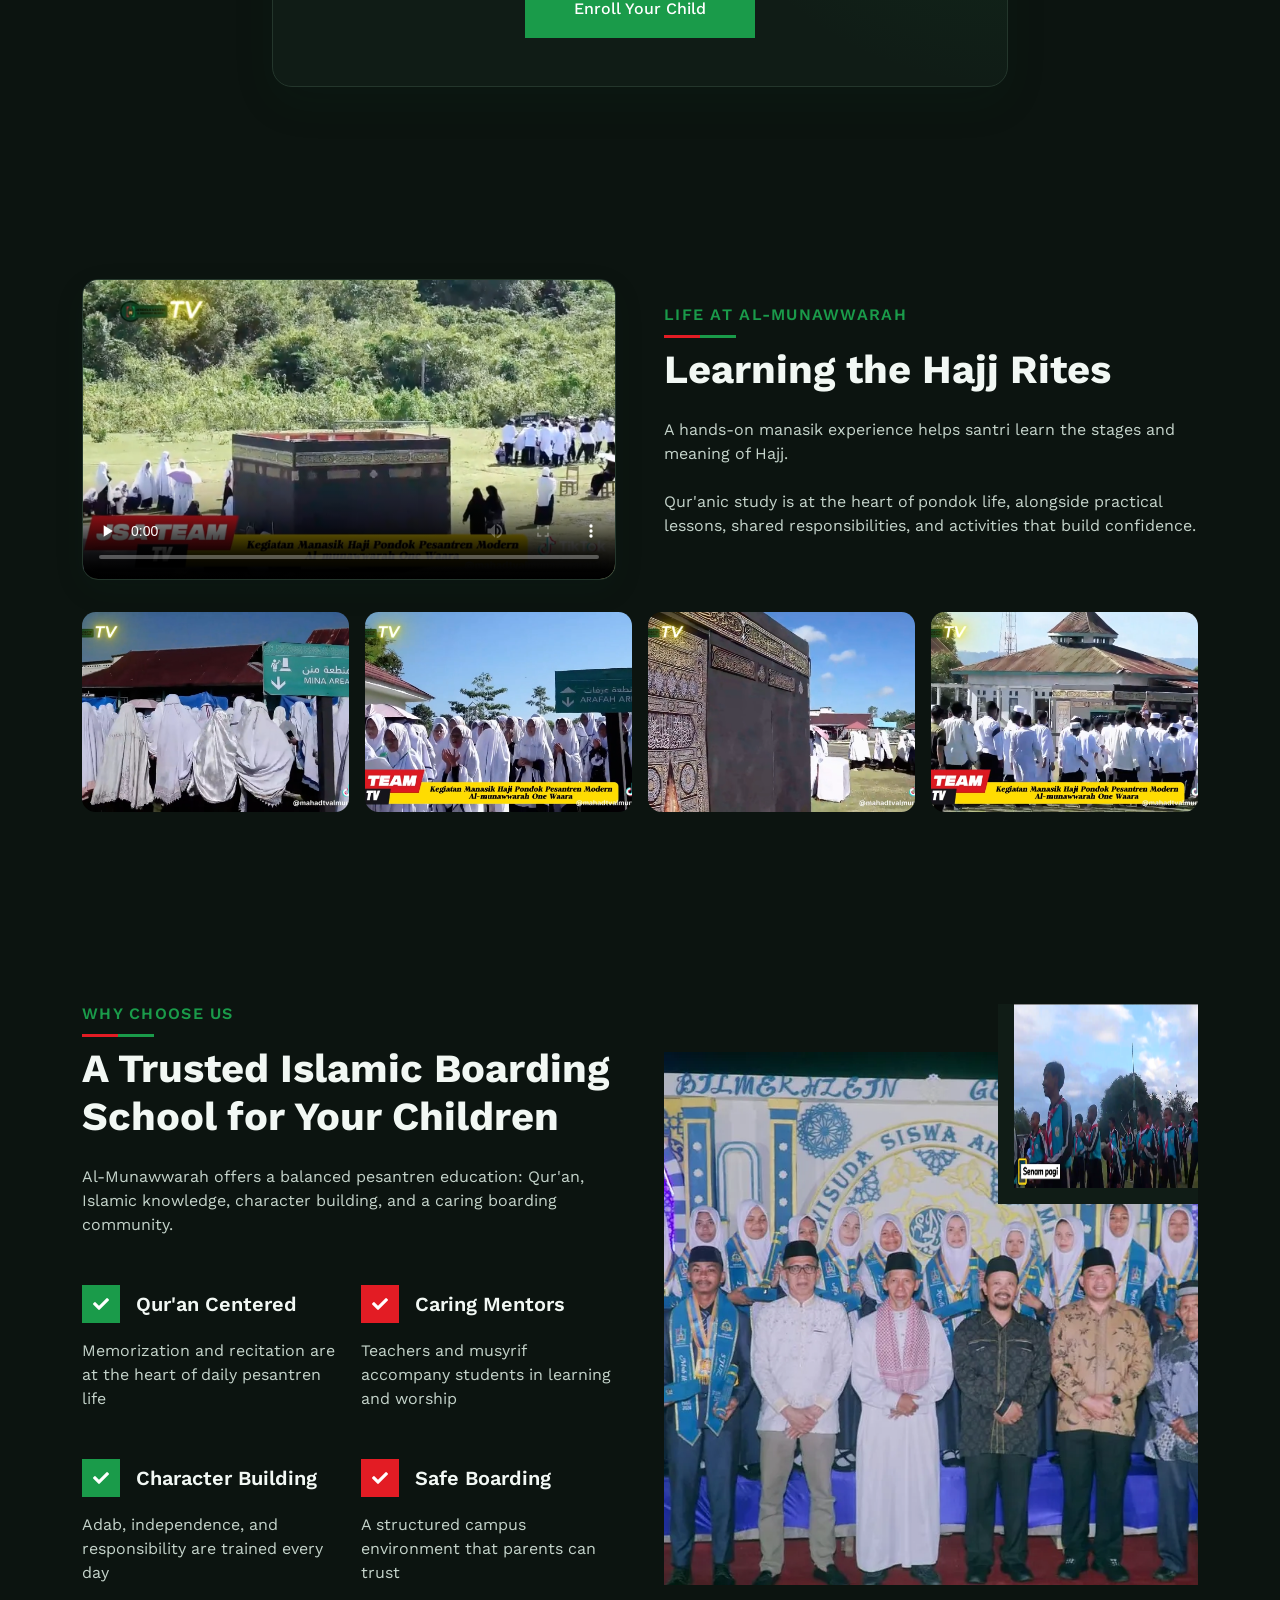
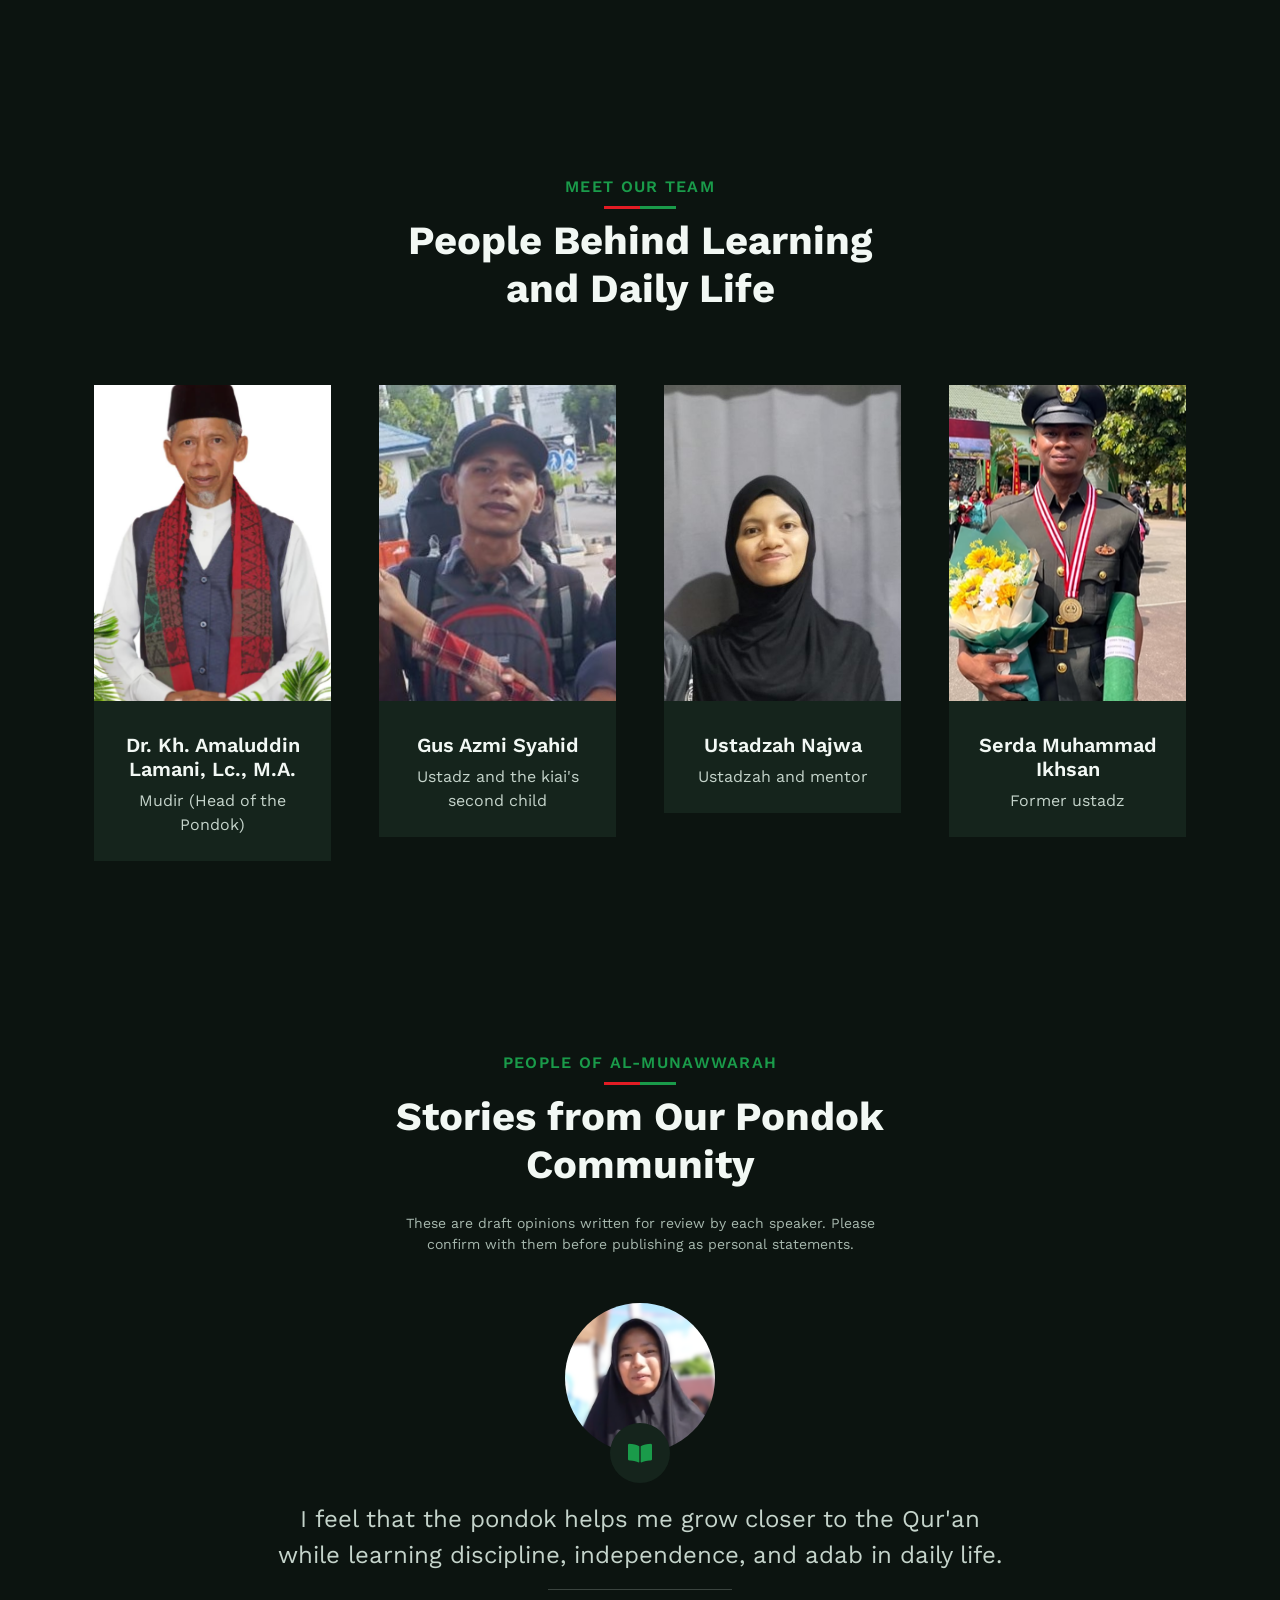
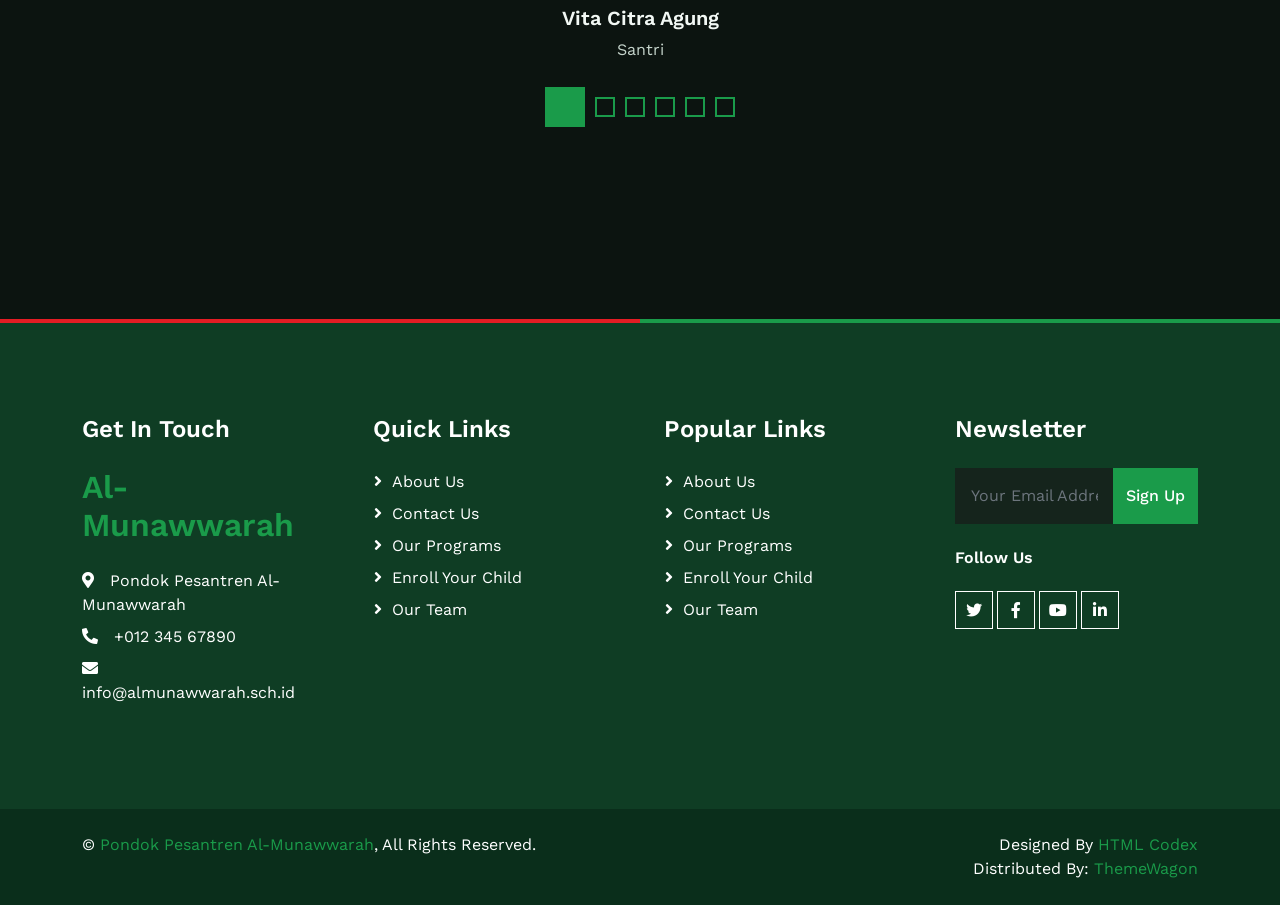
==== commit 43991540: "update" ====
--- a/index.html
+++ b/index.html
@@ -9,13 +9,13 @@
     <meta content="Islamic boarding school website for Pondok Pesantren Al-Munawwarah" name="description">
     <script>
         (function () {
-            var theme = localStorage.getItem("am-theme") === "dark" ? "dark" : "light";
+            var theme = localStorage.getItem("am-theme") === "light" ? "light" : "dark";
             var lang = localStorage.getItem("am-lang") === "id" ? "id" : "en";
             document.documentElement.setAttribute("data-theme", theme);
             document.documentElement.setAttribute("lang", lang);
         })();
     </script>
-    <link href="img/favicon.ico" rel="icon">
+    <link href="img/favicon.svg" rel="icon" type="image/svg+xml">
     <link rel="preconnect" href="https://fonts.googleapis.com">
     <link rel="preconnect" href="https://fonts.gstatic.com" crossorigin>
     <link href="https://fonts.googleapis.com/css2?family=Work+Sans:wght@400;500;600;700&display=swap" rel="stylesheet">
@@ -24,7 +24,7 @@
     <link href="lib/animate/animate.min.css" rel="stylesheet">
     <link href="lib/owlcarousel/assets/owl.carousel.min.css" rel="stylesheet">
     <link href="css/bootstrap.min.css" rel="stylesheet">
-    <link href="css/style.css" rel="stylesheet">
+    <link href="css/style.css?v=20261018-portrait-testimonials" rel="stylesheet">
 </head>
 
 <body>
@@ -219,7 +219,7 @@
         </div>
     </section>
 
-    <div class="container-xxl py-6">
+    <div class="container-xxl py-6 story-section" data-reveal>
         <div class="container">
             <div class="text-center mx-auto mb-5 wow fadeInUp" data-wow-delay="0.1s" style="max-width: 700px;">
                 <h6 class="text-primary text-uppercase mb-2" data-i18n="gallery.kicker">Life at Al-Munawwarah</h6>
@@ -290,13 +290,13 @@
         </div>
     </div>
 
-    <div class="container-xxl py-6">
+    <div class="container-xxl py-6 story-section" data-reveal>
         <div class="container">
             <div class="row g-5">
                 <div class="col-lg-6 wow fadeInUp" data-wow-delay="0.1s">
                     <div class="position-relative overflow-hidden ps-5 pt-5 h-100" style="min-height: 400px;">
                         <img class="position-absolute w-100 h-100" src="img/Masak Bareng Bupati.png" alt="Kegiatan kebersamaan bersama masyarakat dan pemerintah daerah" style="object-fit: cover;">
-                        <img class="position-absolute top-0 start-0 bg-white pe-3 pb-3" src="img/Mudir-Pimpinan Pondok 1-1.png" alt="Dr. Kh. Amaluddin Lamani, Lc., M.A., mudir pondok" style="width: 200px; height: 200px;">
+                        <img class="position-absolute top-0 start-0 bg-white pe-3 pb-3" src="img/Mudir-Pimpinan Pondok.png" alt="Dr. Kh. Amaluddin Lamani, Lc., M.A., mudir pondok" style="width: 180px; height: 240px; object-fit: cover;">
                     </div>
                 </div>
                 <div class="col-lg-6 wow fadeInUp" data-wow-delay="0.5s">
@@ -395,52 +395,52 @@
                 </div>
 
                 <div class="col-lg-8 my-6 mb-0 wow fadeInUp" data-wow-delay="0.1s">
-                    <div class="bg-white text-center p-5 border appointment-box">
-                        <h1 class="mb-4" data-i18n="form.visit">Visit & Register</h1>
-                        <form>
-                            <div class="row g-3">
-                                <div class="col-sm-6">
-                                    <div class="form-floating">
-                                        <input type="text" class="form-control bg-light border" id="gname" placeholder="Your Name">
-                                        <label for="gname" data-i18n="form.name">Your Name</label>
-                                    </div>
-                                </div>
-                                <div class="col-sm-6">
-                                    <div class="form-floating">
-                                        <input type="email" class="form-control bg-light border" id="gmail" placeholder="Your Email">
-                                        <label for="gmail" data-i18n="form.email">Your Email</label>
-                                    </div>
-                                </div>
-                                <div class="col-sm-6">
-                                    <div class="form-floating">
-                                        <input type="text" class="form-control bg-light border" id="cname" placeholder="Program">
-                                        <label for="cname" data-i18n="form.program">Program of Interest</label>
-                                    </div>
-                                </div>
-                                <div class="col-sm-6">
-                                    <div class="form-floating">
-                                        <input type="text" class="form-control bg-light border" id="cage" placeholder="Student Age">
-                                        <label for="cage" data-i18n="form.age">Student Age</label>
-                                    </div>
-                                </div>
-                                <div class="col-12">
-                                    <div class="form-floating">
-                                        <textarea class="form-control bg-light border" placeholder="Message" id="message" style="height: 100px"></textarea>
-                                        <label for="message" data-i18n="form.message">Message</label>
-                                    </div>
-                                </div>
-                                <div class="col-12">
-                                    <button class="btn btn-primary w-100 py-3" type="submit" data-i18n="form.send">Send Inquiry</button>
-                                </div>
-                            </div>
-                        </form>
-                    </div>
-                </div>
-            </div>
-        </div>
-    </div>
-
-    <div class="container-xxl py-6">
+                    <div class="enrollment-cta text-center p-5">
+                        <h2 class="display-6 mb-3" data-i18n="register.title">Take the First Step Toward Your Child's Enrollment</h2>
+                        <p class="mb-4" data-i18n="register.formIntro">This form sends an initial admissions inquiry to the pondok. It is not a completed enrollment; our team will contact you about the next steps.</p>
+                        <a class="btn btn-primary py-3 px-5" href="appointment.html" data-i18n="nav.register">Enroll Your Child</a>
+                    </div>
+                </div>
+            </div>
+        </div>
+    </div>
+
+    <div class="container-xxl py-6 story-section" data-reveal>
+        <div class="container">
+            <div class="row g-5 align-items-center">
+                <div class="col-lg-6">
+                    <div class="activity-card overflow-hidden">
+                        <video class="activity-video" controls preload="none" playsinline poster="img/kegiatan manasik haji 1.png" aria-label="Learning the Hajj rites" data-i18n-aria="gallery.hajj">
+                            <source src="img/Kegiatan Manasik Haji.mp4" type="video/mp4">
+                            Your browser does not support HTML video.
+                        </video>
+                    </div>
+                </div>
+                <div class="col-lg-6">
+                    <h6 class="text-primary text-uppercase mb-2" data-i18n="gallery.kicker">Life at Al-Munawwarah</h6>
+                    <h2 class="display-6 mb-4" data-i18n="gallery.hajj">Learning the Hajj rites</h2>
+                    <p class="mb-4" data-i18n="gallery.hajjIntro">A hands-on manasik experience helps santri learn the stages and meaning of Hajj.</p>
+                    <p data-i18n="activities.rhythmText">Qur'anic study is at the heart of pondok life, alongside practical lessons, shared responsibilities, and activities that build confidence.</p>
+                </div>
+            </div>
+            <div class="row g-3 mt-3">
+                <div class="col-6 col-lg-3">
+                    <img class="story-photo" src="img/Manasik Haji 2.png" alt="Santri practicing the Hajj rites" data-i18n-aria="gallery.hajjPhoto1" loading="lazy">
+                </div>
+                <div class="col-6 col-lg-3">
+                    <img class="story-photo" src="img/Manasik Haji 3.png" alt="A learning moment during manasik" data-i18n-aria="gallery.hajjPhoto2" loading="lazy">
+                </div>
+                <div class="col-6 col-lg-3">
+                    <img class="story-photo" src="img/Manasik Haji 4.png" alt="Practicing the Hajj journey together" data-i18n-aria="gallery.hajjPhoto3" loading="lazy">
+                </div>
+                <div class="col-6 col-lg-3">
+                    <img class="story-photo" src="img/Manasik Haji 5.png" alt="Learning through shared practice" data-i18n-aria="gallery.hajjPhoto4" loading="lazy">
+                </div>
+            </div>
+        </div>
+    </div>
+
+    <div class="container-xxl py-6 story-section" data-reveal>
         <div class="container">
             <div class="row g-5">
                 <div class="col-lg-6 wow fadeInUp" data-wow-delay="0.1s">
@@ -481,22 +481,22 @@
                 <div class="col-lg-6 wow fadeInUp" data-wow-delay="0.5s">
                     <div class="position-relative overflow-hidden pe-5 pt-5 h-100" style="min-height: 400px;">
                         <img class="position-absolute w-100 h-100" src="img/Bupati Buton Tengah Hadiri Wisuda Siswa Akhir KMI 2025 dan Tasyakuran Penghafal Al-Qur’an di Po.webp" alt="Wisuda siswa dan penghafal Al-Qur'an Pondok Al-Munawwarah" style="object-fit: cover;">
-                        <img class="position-absolute top-0 end-0 bg-white ps-3 pb-3" src="img/Ustadzah Najwa - 1-1.jpeg" alt="Ustadzah Najwa" style="width: 200px; height: 200px">
-                    </div>
-                </div>
-            </div>
-        </div>
-    </div>
-
-    <div class="container-xxl py-6">
+                        <img class="position-absolute top-0 end-0 bg-white ps-3 pb-3" src="img/Senam Pagi.png" alt="Santri taking part in morning exercise" style="width: 200px; height: 200px">
+                    </div>
+                </div>
+            </div>
+        </div>
+    </div>
+
+    <div class="container-xxl py-6 story-section" data-reveal>
         <div class="container">
             <div class="text-center mx-auto mb-5 wow fadeInUp" data-wow-delay="0.1s" style="max-width: 500px;">
-                <h6 class="text-primary text-uppercase mb-2" data-i18n="team.kicker">Meet The Teachers</h6>
-                <h1 class="display-6 mb-4" data-i18n="team.title">Asatidz Who Guide With Knowledge and Care</h1>
+                <h6 class="text-primary text-uppercase mb-2" data-i18n="team.kicker">Meet Our Team</h6>
+                <h1 class="display-6 mb-4" data-i18n="team.title">People Behind Learning and Daily Life</h1>
             </div>
 
             <div class="row g-4 justify-content-center team-items">
-                <div class="col-lg-4 col-md-6 wow fadeInUp" data-wow-delay="0.1s">
+                <div class="col-lg-3 col-md-6 wow fadeInUp" data-wow-delay="0.1s">
                     <div class="team-item position-relative h-100">
                         <img class="img-fluid w-100" src="img/Mudir-Pimpinan Pondok.png" alt="Dr. Kh. Amaluddin Lamani, Lc., M.A.">
                         <div class="bg-light text-center p-4">
@@ -505,26 +505,44 @@
                         </div>
                     </div>
                 </div>
-                <div class="col-lg-4 col-md-6 wow fadeInUp" data-wow-delay="0.3s">
+                <div class="col-lg-3 col-md-6 wow fadeInUp" data-wow-delay="0.3s">
                     <div class="team-item position-relative h-100">
-                        <img class="img-fluid w-100" src="img/Ustadzah Najwa.jpeg" alt="Ustadzah Najwa">
+                        <img class="img-fluid w-100" src="img/Azmi Syahid.jpeg" alt="Gus Azmi Syahid, ustadz Pondok Al-Munawwarah" loading="lazy">
+                        <div class="bg-light text-center p-4">
+                            <h5 class="mt-2" data-i18n="team.azmi">Gus Azmi Syahid</h5>
+                            <span data-i18n="team.azmiRole">Ustadz and key member of the pondok</span>
+                        </div>
+                    </div>
+                </div>
+                <div class="col-lg-3 col-md-6 wow fadeInUp" data-wow-delay="0.5s">
+                    <div class="team-item position-relative h-100">
+                        <img class="img-fluid w-100" src="img/Ustadzah Najwa.jpeg" alt="Ustadzah Najwa" loading="lazy">
                         <div class="bg-light text-center p-4">
                             <h5 class="mt-2" data-i18n="team.najwa">Ustadzah Najwa</h5>
-                            <span data-i18n="team.najwaRole">Teacher and mentor</span>
-                        </div>
-                    </div>
-                </div>
-            </div>
-
-        </div>
-    </div>
-
-    <div class="container-xxl py-6">
+                            <span data-i18n="team.najwaRole">Ustadzah and mentor</span>
+                        </div>
+                    </div>
+                </div>
+                <div class="col-lg-3 col-md-6 wow fadeInUp" data-wow-delay="0.7s">
+                    <div class="team-item position-relative h-100">
+                        <img class="img-fluid w-100" src="img/Serda Muhammad Ikhsan.png" alt="Serda Muhammad Ikhsan, former ustadz" loading="lazy">
+                        <div class="bg-light text-center p-4">
+                            <h5 class="mt-2" data-i18n="team.ikhsan">Serda Muhammad Ikhsan</h5>
+                            <span data-i18n="team.ikhsanRole">Former ustadz</span>
+                        </div>
+                    </div>
+                </div>
+            </div>
+
+        </div>
+    </div>
+
+    <div class="container-xxl py-6 story-section" data-reveal>
         <div class="container">
             <div class="text-center mx-auto mb-5 wow fadeInUp" data-wow-delay="0.1s" style="max-width: 500px;">
                 <h6 class="text-primary text-uppercase mb-2" data-i18n="testi.kicker">Testimonial</h6>
                 <h1 class="display-6 mb-4" data-i18n="testi.title">Growing Together at the Pondok</h1>
-                <p class="text-muted small" data-i18n="testi.note">These are school-written profile captions, not direct interview quotes.</p>
+                <p class="text-muted small" data-i18n="testi.note">These are draft opinions written for review by each speaker. Please confirm with them before publishing as personal statements.</p>
             </div>
             <div class="row justify-content-center">
                 <div class="col-lg-8 wow fadeInUp" data-wow-delay="0.1s">
@@ -533,34 +551,70 @@
                             <div class="position-relative mb-5">
                                 <img class="img-fluid rounded-circle mx-auto" src="img/Vita Citra Agung - Santri Pondok.png" alt="Vita Citra Agung, santri Pondok Al-Munawwarah">
                                 <div class="position-absolute top-100 start-50 translate-middle d-flex align-items-center justify-content-center bg-white rounded-circle" style="width: 60px; height: 60px;">
-                                    <i class="fa fa-quote-left fa-2x text-primary"></i>
+                                    <i class="fa fa-book-open fa-lg text-primary"></i>
                                 </div>
                             </div>
-                            <p class="fs-4" data-i18n="testi.q1">A school-authored reflection on learning Qur'an, building good character, and growing in independence within the pondok community.</p>
+                            <p class="fs-4" data-i18n="testi.q1">I feel that the pondok helps me grow closer to the Qur'an while learning discipline, independence, and adab in daily life.</p>
                             <hr class="w-25 mx-auto">
                             <h5 data-i18n="testi.n1">Vita Citra Agung</h5>
                             <span data-i18n="testi.r1">Santri</span>
                         </div>
                         <div class="testimonial-item text-center">
                             <div class="position-relative mb-5">
-                                <img class="img-fluid rounded-circle mx-auto" src="img/Ahnaf Haidar.jpeg" alt="Ahnaf Haidar, santri Pondok Al-Munawwarah">
+                                <img class="img-fluid rounded-circle mx-auto" src="img/Gus Azmi Syahid.jpeg" alt="Gus Azmi Syahid, ustadz Pondok Al-Munawwarah" loading="lazy">
                                 <div class="position-absolute top-100 start-50 translate-middle d-flex align-items-center justify-content-center bg-white rounded-circle" style="width: 60px; height: 60px;">
-                                    <i class="fa fa-quote-left fa-2x text-primary"></i>
+                                    <i class="fa fa-book-open fa-lg text-primary"></i>
                                 </div>
                             </div>
-                            <p class="fs-4" data-i18n="testi.q2">Daily study and shared activities help nurture discipline, confidence, and a lasting love of learning.</p>
+                            <p class="fs-4" data-i18n="testi.q2">I value how Al-Munawwarah brings Qur'anic learning, worship, and care for students together every day.</p>
                             <hr class="w-25 mx-auto">
-                            <h5 data-i18n="testi.n2">Ahnaf Haidar</h5>
-                            <span data-i18n="testi.r2">Santri</span>
+                            <h5 data-i18n="testi.n2">Gus Azmi Syahid</h5>
+                            <span data-i18n="testi.r2">Ustadz, second child of the pondok's kiai</span>
+                        </div>
+                        <div class="testimonial-item text-center">
+                            <div class="position-relative mb-5">
+                                <img class="img-fluid rounded-circle mx-auto" src="img/Ustadzah Najwa - 1-1.jpeg" alt="Ustadzah Najwa" loading="lazy">
+                                <div class="position-absolute top-100 start-50 translate-middle d-flex align-items-center justify-content-center bg-white rounded-circle" style="width: 60px; height: 60px;">
+                                    <i class="fa fa-book-open fa-lg text-primary"></i>
+                                </div>
+                            </div>
+                            <p class="fs-4" data-i18n="testi.q4">I believe a caring routine helps santri feel supported as they learn, worship, and build good character.</p>
+                            <hr class="w-25 mx-auto">
+                            <h5 data-i18n="testi.n4">Ustadzah Najwa</h5>
+                            <span data-i18n="testi.r4">Ustadzah and mentor</span>
+                        </div>
+                        <div class="testimonial-item text-center">
+                            <div class="position-relative mb-5">
+                                <img class="img-fluid rounded-circle mx-auto" src="img/Muhammad Ikhsan.png" alt="Serda Muhammad Ikhsan, former ustadz" loading="lazy">
+                                <div class="position-absolute top-100 start-50 translate-middle d-flex align-items-center justify-content-center bg-white rounded-circle" style="width: 60px; height: 60px;">
+                                    <i class="fa fa-book-open fa-lg text-primary"></i>
+                                </div>
+                            </div>
+                            <p class="fs-4" data-i18n="testi.q5">I value the discipline and sense of responsibility the pondok encourages alongside learning and worship.</p>
+                            <hr class="w-25 mx-auto">
+                            <h5 data-i18n="testi.n5">Serda Muhammad Ikhsan</h5>
+                            <span data-i18n="testi.r5">Former ustadz</span>
+                        </div>
+                        <div class="testimonial-item text-center">
+                            <div class="position-relative mb-5">
+                                <img class="img-fluid rounded-circle mx-auto" src="img/Ahnaf Haidar.jpeg" alt="Ahnaf Haidar, IT support for the pondok" loading="lazy">
+                                <div class="position-absolute top-100 start-50 translate-middle d-flex align-items-center justify-content-center bg-white rounded-circle" style="width: 60px; height: 60px;">
+                                    <i class="fa fa-laptop fa-lg text-primary"></i>
+                                </div>
+                            </div>
+                            <p class="fs-4" data-i18n="testi.q6">I appreciate how reliable technology can support learning and the pondok's daily activities.</p>
+                            <hr class="w-25 mx-auto">
+                            <h5 data-i18n="testi.n6">Ahnaf Haidar</h5>
+                            <span data-i18n="testi.r6">IT support</span>
                         </div>
                         <div class="testimonial-item text-center">
                             <div class="position-relative mb-5">
                                 <img class="img-fluid rounded-circle mx-auto" src="img/rehan.jpeg" alt="Rehan, santri Pondok Al-Munawwarah">
                                 <div class="position-absolute top-100 start-50 translate-middle d-flex align-items-center justify-content-center bg-white rounded-circle" style="width: 60px; height: 60px;">
-                                    <i class="fa fa-quote-left fa-2x text-primary"></i>
+                                    <i class="fa fa-book-open fa-lg text-primary"></i>
                                 </div>
                             </div>
-                            <p class="fs-4" data-i18n="testi.q3">Life at the pondok brings learning, friendship, and worship together in a caring community.</p>
+                            <p class="fs-4" data-i18n="testi.q3">For me, pondok life is about growing in knowledge and friendship while sharing worship and activities.</p>
                             <hr class="w-25 mx-auto">
                             <h5 data-i18n="testi.n3">Rehan</h5>
                             <span data-i18n="testi.r3">Santri</span>
@@ -586,7 +640,7 @@
                     <a class="btn btn-link" href="about.html" data-i18n="footer.about">About Us</a>
                     <a class="btn btn-link" href="contact.html" data-i18n="footer.contact">Contact Us</a>
                     <a class="btn btn-link" href="courses.html" data-i18n="footer.programs">Our Programs</a>
-                    <a class="btn btn-link" href="appointment.html" data-i18n="footer.register">Visit & Register</a>
+                    <a class="btn btn-link" href="appointment.html" data-i18n="footer.register">Enroll Your Child</a>
                     <a class="btn btn-link" href="team.html" data-i18n="footer.teachers">Teachers</a>
                 </div>
                 <div class="col-lg-3 col-md-6">
@@ -594,7 +648,7 @@
                     <a class="btn btn-link" href="about.html" data-i18n="footer.about">About Us</a>
                     <a class="btn btn-link" href="contact.html" data-i18n="footer.contact">Contact Us</a>
                     <a class="btn btn-link" href="courses.html" data-i18n="footer.programs">Our Programs</a>
-                    <a class="btn btn-link" href="appointment.html" data-i18n="footer.register">Visit & Register</a>
+                    <a class="btn btn-link" href="appointment.html" data-i18n="footer.register">Enroll Your Child</a>
                     <a class="btn btn-link" href="team.html" data-i18n="footer.teachers">Teachers</a>
                 </div>
                 <div class="col-lg-3 col-md-6">
@@ -640,7 +694,7 @@
     <script src="lib/waypoints/waypoints.min.js"></script>
     <script src="lib/owlcarousel/owl.carousel.min.js"></script>
     <script src="js/main.js"></script>
-    <script src="js/site.js"></script>
+    <script src="js/site.js?v=20261018-portrait-testimonials"></script>
     <script src="js/homepage.js"></script>
 </body>
 
--- a/css/style.css
+++ b/css/style.css
@@ -561,6 +561,16 @@
     background-color: #15241C !important;
 }
 
+html[data-theme="dark"] .text-muted {
+    color: #A7B8AE !important;
+}
+
+html[data-theme="dark"] .courses-item,
+html[data-theme="dark"] .journey-card,
+html[data-theme="dark"] .activity-card {
+    color: #C5D4CB;
+}
+
 html[data-theme="dark"] .container-fluid.bg-dark.text-light.p-0:not(.footer) {
     background: #101C16 !important;
     color: #E8F3EC !important;
@@ -663,6 +673,12 @@
     height: 100%;
     object-fit: cover;
     object-position: center;
+    animation: hero-drift 24s ease-in-out infinite alternate;
+}
+
+@keyframes hero-drift {
+    from { transform: scale(1); }
+    to { transform: scale(1.06); }
 }
 
 #header-carousel .carousel-caption {
@@ -687,6 +703,12 @@
     border-radius: 1rem;
     background: #FFFFFF;
     box-shadow: 0 10px 32px rgba(15, 61, 36, .08);
+    transition: transform .35s ease, box-shadow .35s ease, border-color .35s ease;
+}
+
+.activity-card:hover {
+    transform: translateY(-6px);
+    box-shadow: 0 18px 42px rgba(15, 61, 36, .16);
 }
 
 .activity-video {
@@ -697,10 +719,85 @@
     object-fit: cover;
 }
 
+.story-photo {
+    display: block;
+    width: 100%;
+    aspect-ratio: 4 / 3;
+    border-radius: .85rem;
+    object-fit: cover;
+    transition: transform .5s ease, filter .5s ease;
+}
+
+.story-photo:hover {
+    transform: scale(1.035);
+    filter: saturate(1.08);
+}
+
+.journey-card {
+    height: 100%;
+    padding: 2rem;
+    border: 1px solid #E1EBE4;
+    border-radius: 1rem;
+    background: linear-gradient(145deg, #FFFFFF, #F4FAF6);
+    box-shadow: 0 12px 34px rgba(15, 61, 36, .07);
+    transition: transform .35s ease, border-color .35s ease;
+}
+
+.journey-card:hover {
+    transform: translateY(-5px);
+    border-color: var(--primary);
+}
+
+.journey-number {
+    display: inline-flex;
+    width: 3rem;
+    height: 3rem;
+    align-items: center;
+    justify-content: center;
+    margin-bottom: 1.25rem;
+    border-radius: 50%;
+    background: var(--primary);
+    color: #FFFFFF;
+    font-weight: 700;
+    box-shadow: 0 6px 18px rgba(26, 155, 74, .24);
+}
+
+.enrollment-cta {
+    position: relative;
+    overflow: hidden;
+    border: 1px solid rgba(26, 155, 74, .18);
+    border-radius: 1.25rem;
+    background: radial-gradient(circle at top right, rgba(26, 155, 74, .12), transparent 42%), #FFFFFF;
+    box-shadow: 0 16px 44px rgba(15, 61, 36, .09);
+}
+
+.reading-progress {
+    position: fixed;
+    inset: 0 auto auto 0;
+    z-index: 100000;
+    width: 100%;
+    height: 3px;
+    background: linear-gradient(90deg, var(--accent), var(--primary));
+    transform: scaleX(0);
+    transform-origin: left center;
+    pointer-events: none;
+}
+
+.motion-ready [data-reveal] {
+    opacity: 0;
+    transform: translateY(28px);
+    transition: opacity .7s ease, transform .7s cubic-bezier(.2, .65, .3, 1);
+}
+
+.motion-ready [data-reveal].is-visible {
+    opacity: 1;
+    transform: translateY(0);
+}
+
 .team-item > img {
-    aspect-ratio: 4 / 3;
+    aspect-ratio: 3 / 4;
     object-fit: cover;
-    object-position: center 28%;
+    object-position: center 22%;
 }
 
 html[data-theme="dark"] .activity-card {
@@ -710,6 +807,37 @@
 
 html[data-theme="dark"] .text-muted {
     color: #A7B8AE !important;
+}
+
+html[data-theme="dark"] .journey-card {
+    border-color: #24362C;
+    background: linear-gradient(145deg, #15241C, #101C16);
+    color: #C5D4CB;
+}
+
+html[data-theme="dark"] .enrollment-cta {
+    border-color: #24362C;
+    background: radial-gradient(circle at top right, rgba(26, 155, 74, .14), transparent 42%), #101C16;
+}
+
+html[data-theme="dark"] .journey-card h3 {
+    color: #F2F8F4;
+}
+
+@media (prefers-reduced-motion: reduce) {
+    *,
+    *::before,
+    *::after {
+        scroll-behavior: auto !important;
+        animation-duration: .01ms !important;
+        animation-iteration-count: 1 !important;
+        transition-duration: .01ms !important;
+    }
+
+    .motion-ready [data-reveal] {
+        opacity: 1;
+        transform: none;
+    }
 }
 
 #header-carousel .carousel-caption .col-lg-7 {
